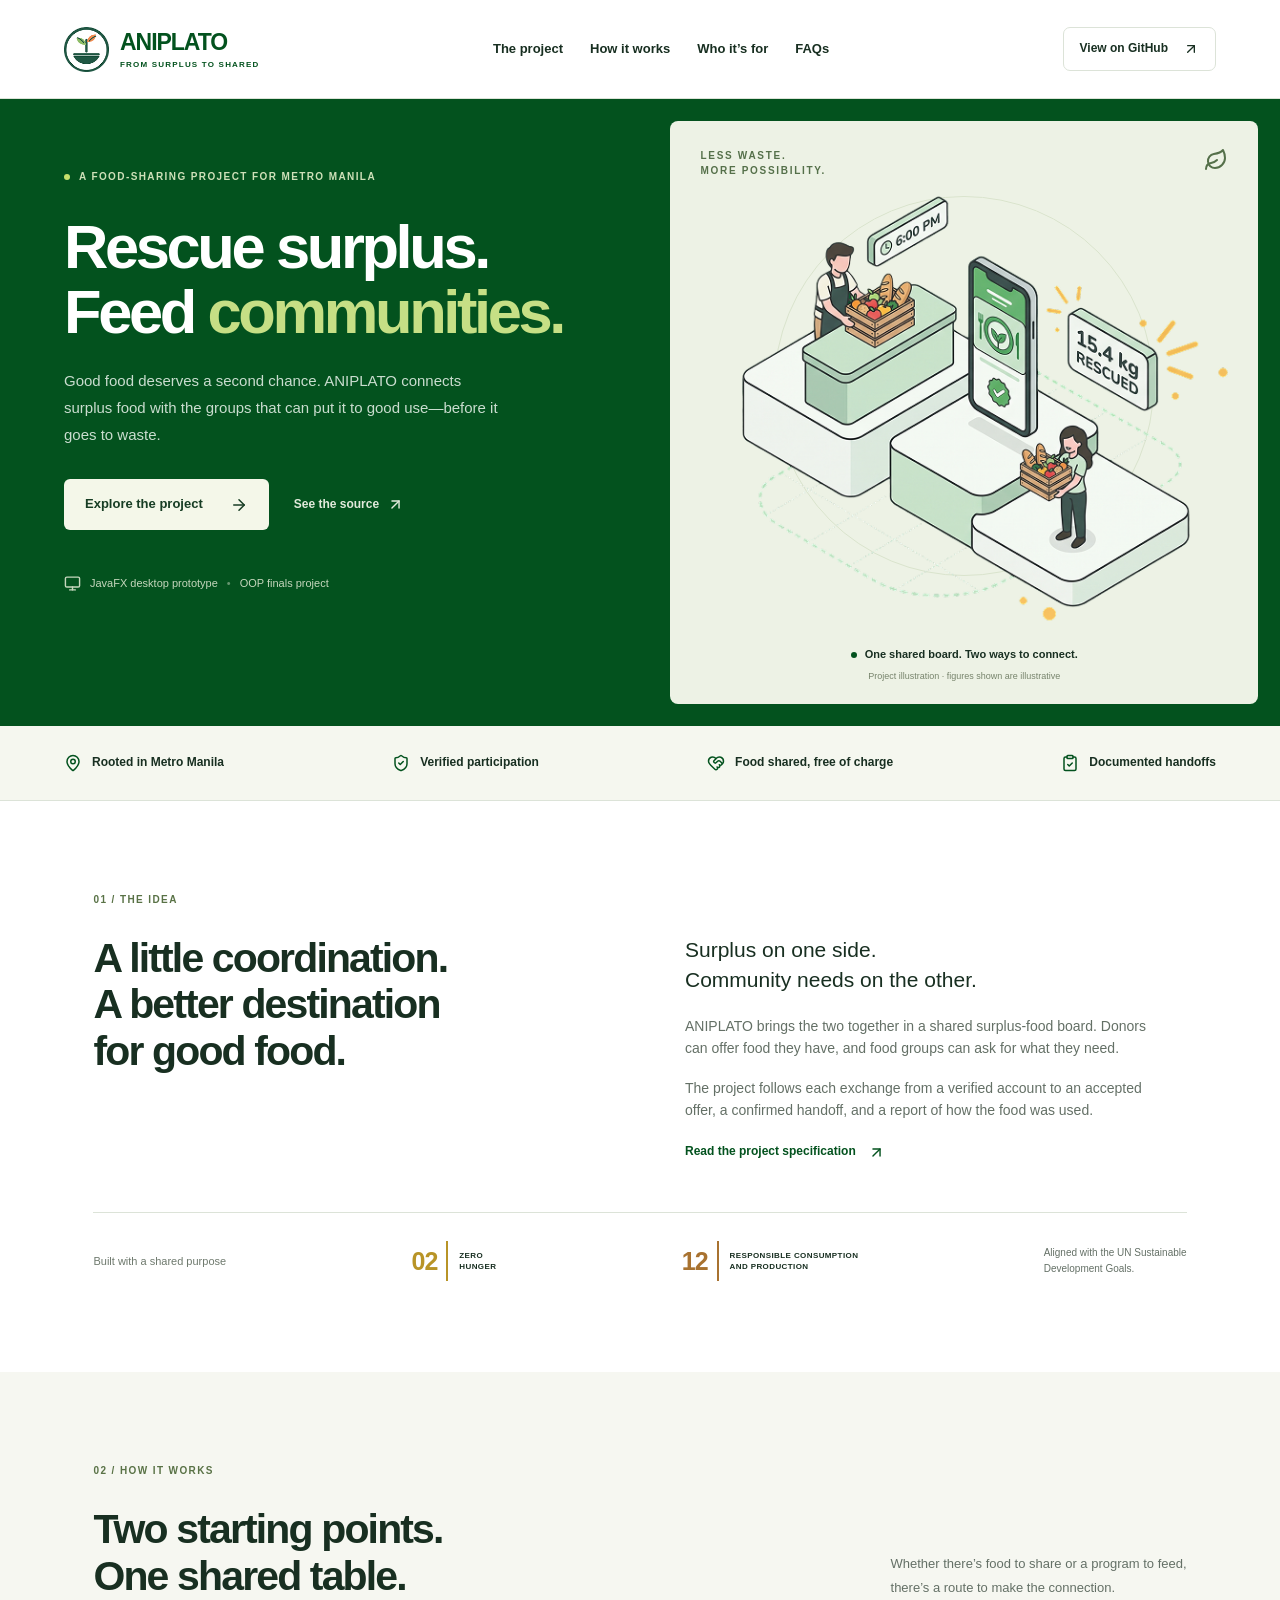
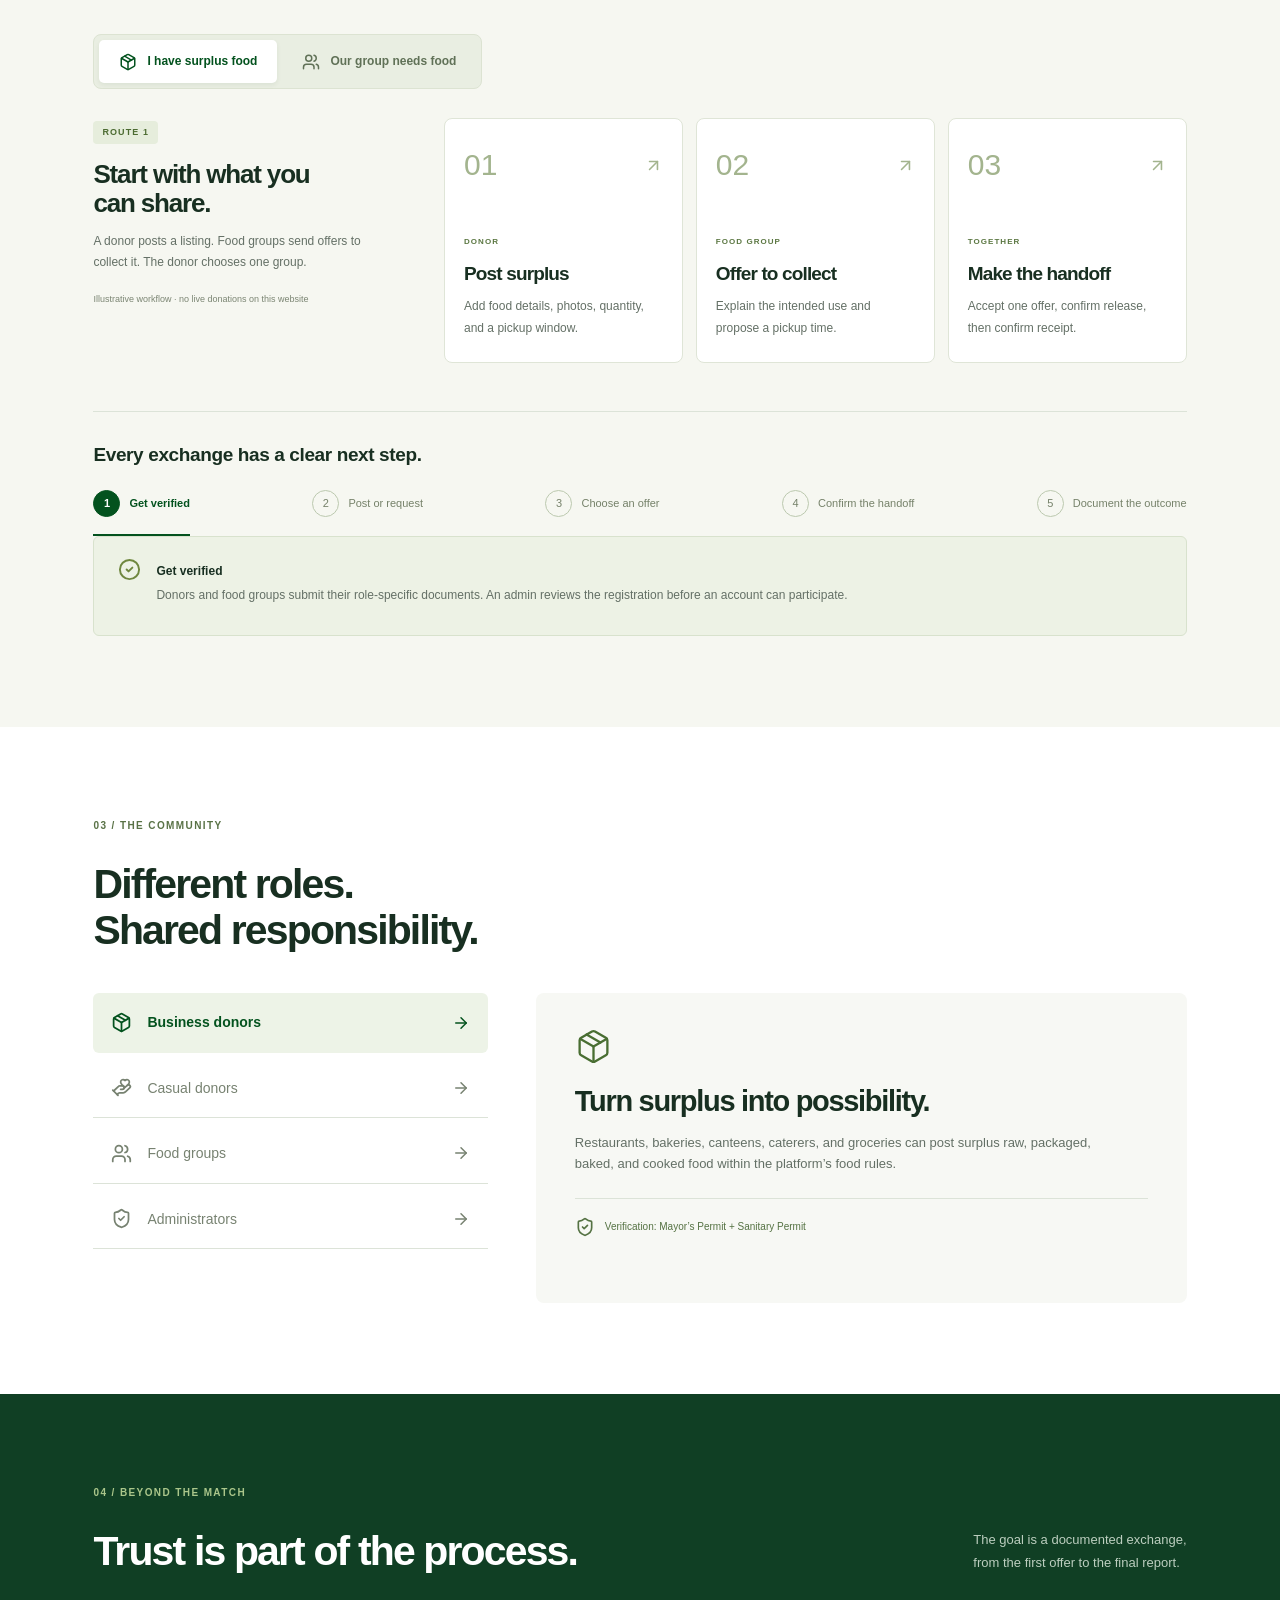
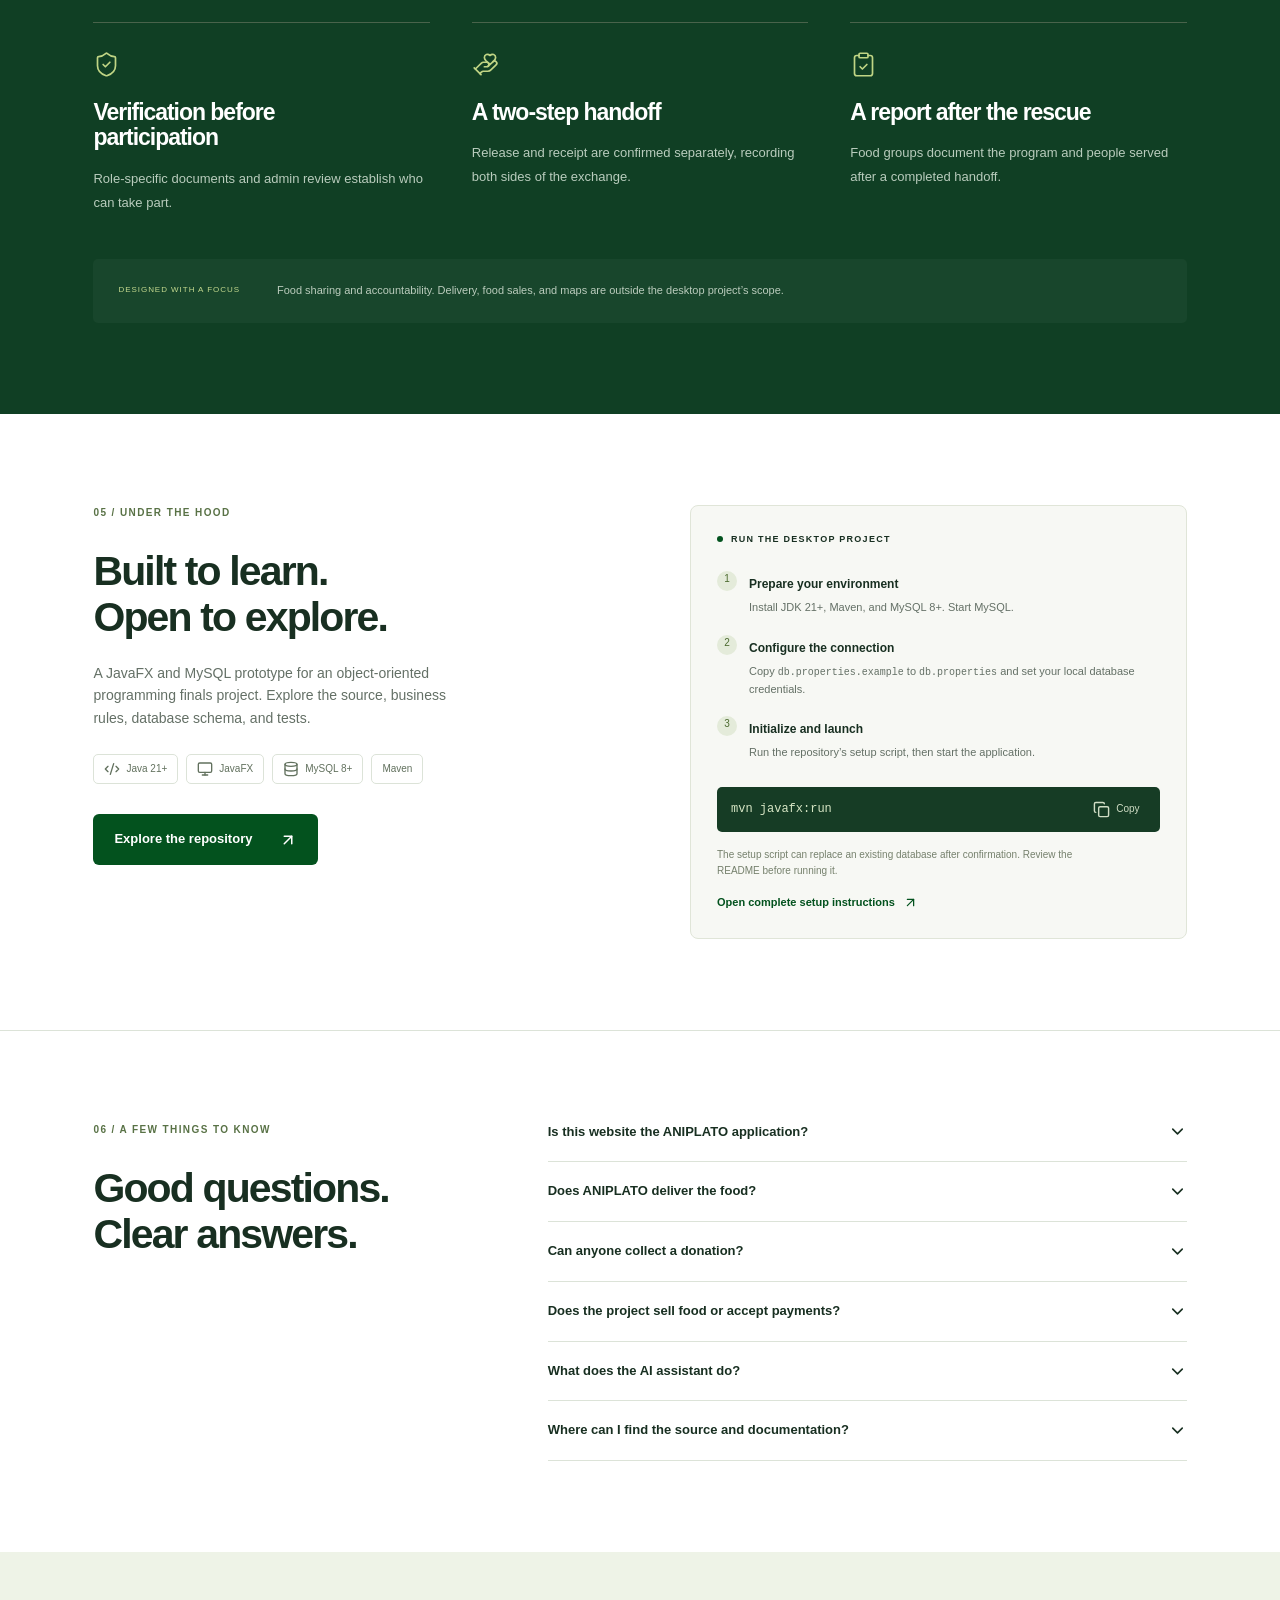
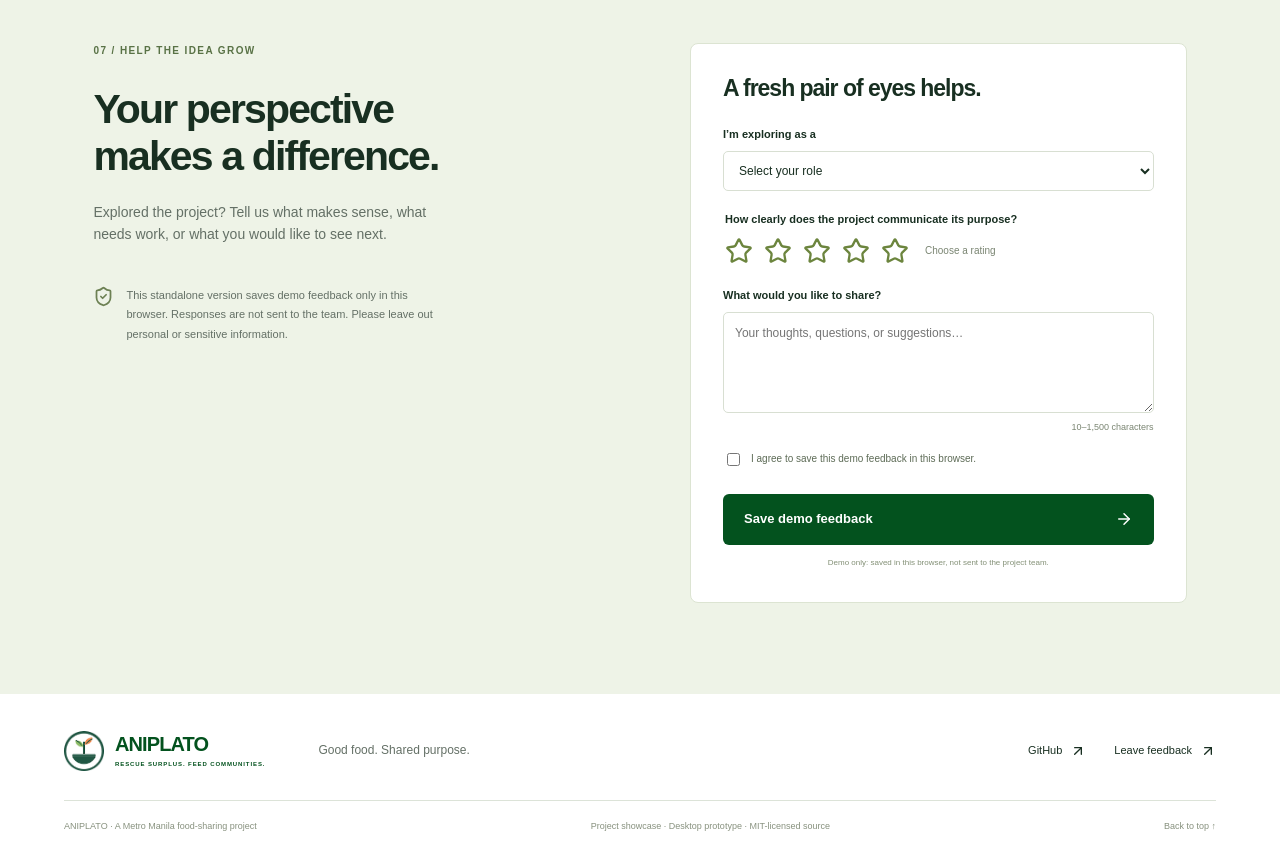
==== website/index.html @ 7a569267 "Add the public website folder (static page for Vercel) and ignore .mcp.json" ====
<!doctype html>
<html lang="en">
<head>
<meta charset="utf-8">
<meta name="viewport" content="width=device-width, initial-scale=1">
<meta name="description" content="ANIPLATO: a Metro Manila food-sharing project connecting surplus food donors with food groups.">
<title>ANIPLATO — Rescue Surplus. Feed Communities.</title>
<link rel="icon" href="assets/logo.png">
<link rel="stylesheet" href="styles.css">
<script src="script.js" defer></script>
</head>
<body><a class="skip" href="#main">Skip to content</a><header><a aria-label="ANIPLATO home" class="brand" href="#"><img alt="" src="assets/logo.png"/><span>ANIPLATO<small>FROM SURPLUS TO SHARED</small></span></a><nav aria-label="Main navigation" class=""><a href="#project">The project</a><a href="#how-it-works">How it works</a><a href="#community">Who it’s for</a><a href="#faqs">FAQs</a></nav><a class="nav-cta" href="https://github.com/Az-Zav/ANIPLATO" rel="noreferrer" target="_blank">View on GitHub <svg aria-hidden="true" class="lucide lucide-arrow-up-right" fill="none" height="16" stroke="currentColor" stroke-linecap="round" stroke-linejoin="round" stroke-width="2" viewbox="0 0 24 24" width="16" xmlns="http://www.w3.org/2000/svg"><path d="M7 7h10v10"></path><path d="M7 17 17 7"></path></svg></a><button aria-expanded="false" aria-label="Open menu" class="menu"><svg aria-hidden="true" class="lucide lucide-menu" fill="none" height="24" stroke="currentColor" stroke-linecap="round" stroke-linejoin="round" stroke-width="2" viewbox="0 0 24 24" width="24" xmlns="http://www.w3.org/2000/svg"><path d="M4 5h16"></path><path d="M4 12h16"></path><path d="M4 19h16"></path></svg></button></header><main id="main"><section class="hero"><div class="hero-copy"><div class="eyebrow"><span class="dot"></span>A FOOD-SHARING PROJECT FOR METRO MANILA</div><h1>Rescue surplus.<br/>Feed <span>communities.</span></h1><p>Good food deserves a second chance. ANIPLATO connects surplus food with the groups that can put it to good use—before it goes to waste.</p><div class="hero-actions"><a class="button light" href="#how-it-works">Explore the project <svg aria-hidden="true" class="lucide lucide-arrow-right" fill="none" height="18" stroke="currentColor" stroke-linecap="round" stroke-linejoin="round" stroke-width="2" viewbox="0 0 24 24" width="18" xmlns="http://www.w3.org/2000/svg"><path d="M5 12h14"></path><path d="m12 5 7 7-7 7"></path></svg></a><a class="text-link" href="https://github.com/Az-Zav/ANIPLATO" rel="noreferrer" target="_blank">See the source <svg aria-hidden="true" class="lucide lucide-arrow-up-right" fill="none" height="17" stroke="currentColor" stroke-linecap="round" stroke-linejoin="round" stroke-width="2" viewbox="0 0 24 24" width="17" xmlns="http://www.w3.org/2000/svg"><path d="M7 7h10v10"></path><path d="M7 17 17 7"></path></svg></a></div><div class="hero-note"><svg aria-hidden="true" class="lucide lucide-monitor" fill="none" height="17" stroke="currentColor" stroke-linecap="round" stroke-linejoin="round" stroke-width="2" viewbox="0 0 24 24" width="17" xmlns="http://www.w3.org/2000/svg"><rect height="14" rx="2" width="20" x="2" y="3"></rect><line x1="8" x2="16" y1="21" y2="21"></line><line x1="12" x2="12" y1="17" y2="21"></line></svg> JavaFX desktop prototype <span>•</span> OOP finals project</div></div><div class="hero-art"><div class="art-heading"><span>LESS WASTE.<br/>MORE POSSIBILITY.</span><svg aria-hidden="true" class="lucide lucide-leaf" fill="none" height="24" stroke="currentColor" stroke-linecap="round" stroke-linejoin="round" stroke-width="2" viewbox="0 0 24 24" width="24" xmlns="http://www.w3.org/2000/svg"><path d="M11 20A7 7 0 0 1 9.8 6.1C15.5 5 17 4.48 19 2c1 2 2 4.18 2 8 0 5.5-4.78 10-10 10Z"></path><path d="M2 21c0-3 1.85-5.36 5.08-6C9.5 14.52 12 13 13 12"></path></svg></div><img alt="ANIPLATO’s original illustration of a donor sharing a food crate with a community recipient" src="assets/hero.png"/><div class="art-caption"><span class="dot"></span> One shared board. Two ways to connect.</div><span class="illustration-note">Project illustration · figures shown are illustrative</span></div></section><div class="values-strip"><span><svg aria-hidden="true" class="lucide lucide-map-pin" fill="none" height="24" stroke="currentColor" stroke-linecap="round" stroke-linejoin="round" stroke-width="2" viewbox="0 0 24 24" width="24" xmlns="http://www.w3.org/2000/svg"><path d="M20 10c0 4.993-5.539 10.193-7.399 11.799a1 1 0 0 1-1.202 0C9.539 20.193 4 14.993 4 10a8 8 0 0 1 16 0"></path><circle cx="12" cy="10" r="3"></circle></svg>Rooted in Metro Manila</span><span><svg aria-hidden="true" class="lucide lucide-shield-check" fill="none" height="24" stroke="currentColor" stroke-linecap="round" stroke-linejoin="round" stroke-width="2" viewbox="0 0 24 24" width="24" xmlns="http://www.w3.org/2000/svg"><path d="M20 13c0 5-3.5 7.5-7.66 8.95a1 1 0 0 1-.67-.01C7.5 20.5 4 18 4 13V6a1 1 0 0 1 1-1c2 0 4.5-1.2 6.24-2.72a1.17 1.17 0 0 1 1.52 0C14.51 3.81 17 5 19 5a1 1 0 0 1 1 1z"></path><path d="m9 12 2 2 4-4"></path></svg>Verified participation</span><span><svg aria-hidden="true" class="lucide lucide-heart-handshake" fill="none" height="24" stroke="currentColor" stroke-linecap="round" stroke-linejoin="round" stroke-width="2" viewbox="0 0 24 24" width="24" xmlns="http://www.w3.org/2000/svg"><path d="M19.414 14.414C21 12.828 22 11.5 22 9.5a5.5 5.5 0 0 0-9.591-3.676.6.6 0 0 1-.818.001A5.5 5.5 0 0 0 2 9.5c0 2.3 1.5 4 3 5.5l5.535 5.362a2 2 0 0 0 2.879.052 2.12 2.12 0 0 0-.004-3 2.124 2.124 0 1 0 3-3 2.124 2.124 0 0 0 3.004 0 2 2 0 0 0 0-2.828l-1.881-1.882a2.41 2.41 0 0 0-3.409 0l-1.71 1.71a2 2 0 0 1-2.828 0 2 2 0 0 1 0-2.828l2.823-2.762"></path></svg>Food shared, free of charge</span><span><svg aria-hidden="true" class="lucide lucide-clipboard-check" fill="none" height="24" stroke="currentColor" stroke-linecap="round" stroke-linejoin="round" stroke-width="2" viewbox="0 0 24 24" width="24" xmlns="http://www.w3.org/2000/svg"><rect height="4" rx="1" ry="1" width="8" x="8" y="2"></rect><path d="M16 4h2a2 2 0 0 1 2 2v14a2 2 0 0 1-2 2H6a2 2 0 0 1-2-2V6a2 2 0 0 1 2-2h2"></path><path d="m9 14 2 2 4-4"></path></svg>Documented handoffs</span></div><section class="section project" id="project"><div class="section-kicker">01 / THE IDEA</div><div class="project-grid"><h2>A little coordination.<br/>A better destination<br/>for good food.</h2><div><p class="lead">Surplus on one side.<br/>Community needs on the other.</p><p>ANIPLATO brings the two together in a shared surplus-food board. Donors can offer food they have, and food groups can ask for what they need.</p><p>The project follows each exchange from a verified account to an accepted offer, a confirmed handoff, and a report of how the food was used.</p><a class="inline-link" href="https://github.com/Az-Zav/ANIPLATO/blob/main/docs/Project%20Spec.md" rel="noreferrer" target="_blank">Read the project specification <svg aria-hidden="true" class="lucide lucide-arrow-up-right" fill="none" height="17" stroke="currentColor" stroke-linecap="round" stroke-linejoin="round" stroke-width="2" viewbox="0 0 24 24" width="17" xmlns="http://www.w3.org/2000/svg"><path d="M7 7h10v10"></path><path d="M7 17 17 7"></path></svg></a></div></div><div class="sdg-row"><span class="sdg-title">Built with a shared purpose</span><div><b class="sdg-number gold">02</b><span>ZERO<br/>HUNGER</span></div><div><b class="sdg-number ochre">12</b><span>RESPONSIBLE CONSUMPTION<br/>AND PRODUCTION</span></div><p>Aligned with the UN Sustainable<br/>Development Goals.</p></div></section><section class="routes section" id="how-it-works"><div class="section-top"><div><div class="section-kicker">02 / HOW IT WORKS</div><h2>Two starting points.<br/>One shared table.</h2></div><p>Whether there’s food to share or a program to feed,<br class="desktop"/> there’s a route to make the connection.</p></div><div aria-label="Donation routes" class="route-tabs" role="tablist"><button aria-controls="route-panel" aria-selected="true" id="route-tab-0" role="tab"><svg aria-hidden="true" class="lucide lucide-package" fill="none" height="18" stroke="currentColor" stroke-linecap="round" stroke-linejoin="round" stroke-width="2" viewbox="0 0 24 24" width="18" xmlns="http://www.w3.org/2000/svg"><path d="M11 21.73a2 2 0 0 0 2 0l7-4A2 2 0 0 0 21 16V8a2 2 0 0 0-1-1.73l-7-4a2 2 0 0 0-2 0l-7 4A2 2 0 0 0 3 8v8a2 2 0 0 0 1 1.73z"></path><path d="M12 22V12"></path><polyline points="3.29 7 12 12 20.71 7"></polyline><path d="m7.5 4.27 9 5.15"></path></svg> I have surplus food</button><button aria-controls="route-panel" aria-selected="false" id="route-tab-1" role="tab"><svg aria-hidden="true" class="lucide lucide-users" fill="none" height="18" stroke="currentColor" stroke-linecap="round" stroke-linejoin="round" stroke-width="2" viewbox="0 0 24 24" width="18" xmlns="http://www.w3.org/2000/svg"><path d="M16 21v-2a4 4 0 0 0-4-4H6a4 4 0 0 0-4 4v2"></path><path d="M16 3.128a4 4 0 0 1 0 7.744"></path><path d="M22 21v-2a4 4 0 0 0-3-3.87"></path><circle cx="9" cy="7" r="4"></circle></svg> Our group needs food</button></div><div aria-labelledby="route-tab-0" class="route-panel" id="route-panel" role="tabpanel"><div class="route-intro"><span class="pill">ROUTE 1</span><h3>Start with what you can share.</h3><p>A donor posts a listing. Food groups send offers to collect it. The donor chooses one group.</p><small>Illustrative workflow · no live donations on this website</small></div><div class="route-cards"><article><div class="card-num">01<svg aria-hidden="true" class="lucide lucide-arrow-up-right" fill="none" height="19" stroke="currentColor" stroke-linecap="round" stroke-linejoin="round" stroke-width="2" viewbox="0 0 24 24" width="19" xmlns="http://www.w3.org/2000/svg"><path d="M7 7h10v10"></path><path d="M7 17 17 7"></path></svg></div><small>DONOR</small><h4>Post surplus</h4><p>Add food details, photos, quantity, and a pickup window.</p></article><article><div class="card-num">02<svg aria-hidden="true" class="lucide lucide-arrow-up-right" fill="none" height="19" stroke="currentColor" stroke-linecap="round" stroke-linejoin="round" stroke-width="2" viewbox="0 0 24 24" width="19" xmlns="http://www.w3.org/2000/svg"><path d="M7 7h10v10"></path><path d="M7 17 17 7"></path></svg></div><small>FOOD GROUP</small><h4>Offer to collect</h4><p>Explain the intended use and propose a pickup time.</p></article><article><div class="card-num">03<svg aria-hidden="true" class="lucide lucide-arrow-up-right" fill="none" height="19" stroke="currentColor" stroke-linecap="round" stroke-linejoin="round" stroke-width="2" viewbox="0 0 24 24" width="19" xmlns="http://www.w3.org/2000/svg"><path d="M7 7h10v10"></path><path d="M7 17 17 7"></path></svg></div><small>TOGETHER</small><h4>Make the handoff</h4><p>Accept one offer, confirm release, then confirm receipt.</p></article></div></div><div class="process"><h3>Every exchange has a clear next step.</h3><div aria-label="Explore the exchange stages" class="step-buttons"><button aria-pressed="true"><span>1</span>Get verified</button><button aria-pressed="false"><span>2</span>Post or request</button><button aria-pressed="false"><span>3</span>Choose an offer</button><button aria-pressed="false"><span>4</span>Confirm the handoff</button><button aria-pressed="false"><span>5</span>Document the outcome</button></div><div aria-live="polite" class="step-detail"><svg aria-hidden="true" class="lucide lucide-circle-check" fill="none" height="23" stroke="currentColor" stroke-linecap="round" stroke-linejoin="round" stroke-width="2" viewbox="0 0 24 24" width="23" xmlns="http://www.w3.org/2000/svg"><circle cx="12" cy="12" r="10"></circle><path d="m9 12 2 2 4-4"></path></svg><div><b>Get verified</b><p>Donors and food groups submit their role-specific documents. An admin reviews the registration before an account can participate.</p></div></div></div></section><section class="section community" id="community"><div class="section-kicker">03 / THE COMMUNITY</div><h2>Different roles.<br/>Shared responsibility.</h2><div class="role-layout"><div aria-label="Participant roles" class="role-tabs" role="tablist"><button aria-controls="role-panel" aria-selected="true" id="role-tab-0" role="tab"><svg aria-hidden="true" class="lucide lucide-package" fill="none" height="21" stroke="currentColor" stroke-linecap="round" stroke-linejoin="round" stroke-width="2" viewbox="0 0 24 24" width="21" xmlns="http://www.w3.org/2000/svg"><path d="M11 21.73a2 2 0 0 0 2 0l7-4A2 2 0 0 0 21 16V8a2 2 0 0 0-1-1.73l-7-4a2 2 0 0 0-2 0l-7 4A2 2 0 0 0 3 8v8a2 2 0 0 0 1 1.73z"></path><path d="M12 22V12"></path><polyline points="3.29 7 12 12 20.71 7"></polyline><path d="m7.5 4.27 9 5.15"></path></svg>Business donors<svg aria-hidden="true" class="lucide lucide-arrow-right" fill="none" height="18" stroke="currentColor" stroke-linecap="round" stroke-linejoin="round" stroke-width="2" viewbox="0 0 24 24" width="18" xmlns="http://www.w3.org/2000/svg"><path d="M5 12h14"></path><path d="m12 5 7 7-7 7"></path></svg></button><button aria-controls="role-panel" aria-selected="false" id="role-tab-1" role="tab"><svg aria-hidden="true" class="lucide lucide-hand-heart" fill="none" height="21" stroke="currentColor" stroke-linecap="round" stroke-linejoin="round" stroke-width="2" viewbox="0 0 24 24" width="21" xmlns="http://www.w3.org/2000/svg"><path d="M11 14h2a2 2 0 0 0 0-4h-3c-.6 0-1.1.2-1.4.6L3 16"></path><path d="m14.45 13.39 5.05-4.694C20.196 8 21 6.85 21 5.75a2.75 2.75 0 0 0-4.797-1.837.276.276 0 0 1-.406 0A2.75 2.75 0 0 0 11 5.75c0 1.2.802 2.248 1.5 2.946L16 11.95"></path><path d="m2 15 6 6"></path><path d="m7 20 1.6-1.4c.3-.4.8-.6 1.4-.6h4c1.1 0 2.1-.4 2.8-1.2l4.6-4.4a1 1 0 0 0-2.75-2.91"></path></svg>Casual donors<svg aria-hidden="true" class="lucide lucide-arrow-right" fill="none" height="18" stroke="currentColor" stroke-linecap="round" stroke-linejoin="round" stroke-width="2" viewbox="0 0 24 24" width="18" xmlns="http://www.w3.org/2000/svg"><path d="M5 12h14"></path><path d="m12 5 7 7-7 7"></path></svg></button><button aria-controls="role-panel" aria-selected="false" id="role-tab-2" role="tab"><svg aria-hidden="true" class="lucide lucide-users" fill="none" height="21" stroke="currentColor" stroke-linecap="round" stroke-linejoin="round" stroke-width="2" viewbox="0 0 24 24" width="21" xmlns="http://www.w3.org/2000/svg"><path d="M16 21v-2a4 4 0 0 0-4-4H6a4 4 0 0 0-4 4v2"></path><path d="M16 3.128a4 4 0 0 1 0 7.744"></path><path d="M22 21v-2a4 4 0 0 0-3-3.87"></path><circle cx="9" cy="7" r="4"></circle></svg>Food groups<svg aria-hidden="true" class="lucide lucide-arrow-right" fill="none" height="18" stroke="currentColor" stroke-linecap="round" stroke-linejoin="round" stroke-width="2" viewbox="0 0 24 24" width="18" xmlns="http://www.w3.org/2000/svg"><path d="M5 12h14"></path><path d="m12 5 7 7-7 7"></path></svg></button><button aria-controls="role-panel" aria-selected="false" id="role-tab-3" role="tab"><svg aria-hidden="true" class="lucide lucide-shield-check" fill="none" height="21" stroke="currentColor" stroke-linecap="round" stroke-linejoin="round" stroke-width="2" viewbox="0 0 24 24" width="21" xmlns="http://www.w3.org/2000/svg"><path d="M20 13c0 5-3.5 7.5-7.66 8.95a1 1 0 0 1-.67-.01C7.5 20.5 4 18 4 13V6a1 1 0 0 1 1-1c2 0 4.5-1.2 6.24-2.72a1.17 1.17 0 0 1 1.52 0C14.51 3.81 17 5 19 5a1 1 0 0 1 1 1z"></path><path d="m9 12 2 2 4-4"></path></svg>Administrators<svg aria-hidden="true" class="lucide lucide-arrow-right" fill="none" height="18" stroke="currentColor" stroke-linecap="round" stroke-linejoin="round" stroke-width="2" viewbox="0 0 24 24" width="18" xmlns="http://www.w3.org/2000/svg"><path d="M5 12h14"></path><path d="m12 5 7 7-7 7"></path></svg></button></div><div aria-labelledby="role-tab-0" class="role-panel" id="role-panel" role="tabpanel"><svg aria-hidden="true" class="lucide lucide-package" fill="none" height="37" stroke="currentColor" stroke-linecap="round" stroke-linejoin="round" stroke-width="1.5" viewbox="0 0 24 24" width="37" xmlns="http://www.w3.org/2000/svg"><path d="M11 21.73a2 2 0 0 0 2 0l7-4A2 2 0 0 0 21 16V8a2 2 0 0 0-1-1.73l-7-4a2 2 0 0 0-2 0l-7 4A2 2 0 0 0 3 8v8a2 2 0 0 0 1 1.73z"></path><path d="M12 22V12"></path><polyline points="3.29 7 12 12 20.71 7"></polyline><path d="m7.5 4.27 9 5.15"></path></svg><h3>Turn surplus into possibility.</h3><p>Restaurants, bakeries, canteens, caterers, and groceries can post surplus raw, packaged, baked, and cooked food within the platform’s food rules.</p><div class="verification"><svg aria-hidden="true" class="lucide lucide-shield-check" fill="none" height="20" stroke="currentColor" stroke-linecap="round" stroke-linejoin="round" stroke-width="2" viewbox="0 0 24 24" width="20" xmlns="http://www.w3.org/2000/svg"><path d="M20 13c0 5-3.5 7.5-7.66 8.95a1 1 0 0 1-.67-.01C7.5 20.5 4 18 4 13V6a1 1 0 0 1 1-1c2 0 4.5-1.2 6.24-2.72a1.17 1.17 0 0 1 1.52 0C14.51 3.81 17 5 19 5a1 1 0 0 1 1 1z"></path><path d="m9 12 2 2 4-4"></path></svg>Verification: Mayor’s Permit + Sanitary Permit</div></div></div></section><section class="trust section"><div class="section-top"><div><div class="section-kicker">04 / BEYOND THE MATCH</div><h2>Trust is part of the process.</h2></div><p>The goal is a documented exchange,<br/>from the first offer to the final report.</p></div><div class="trust-grid"><article><svg aria-hidden="true" class="lucide lucide-shield-check" fill="none" height="27" stroke="currentColor" stroke-linecap="round" stroke-linejoin="round" stroke-width="1.5" viewbox="0 0 24 24" width="27" xmlns="http://www.w3.org/2000/svg"><path d="M20 13c0 5-3.5 7.5-7.66 8.95a1 1 0 0 1-.67-.01C7.5 20.5 4 18 4 13V6a1 1 0 0 1 1-1c2 0 4.5-1.2 6.24-2.72a1.17 1.17 0 0 1 1.52 0C14.51 3.81 17 5 19 5a1 1 0 0 1 1 1z"></path><path d="m9 12 2 2 4-4"></path></svg><h3>Verification before participation</h3><p>Role-specific documents and admin review establish who can take part.</p></article><article><svg aria-hidden="true" class="lucide lucide-hand-heart" fill="none" height="27" stroke="currentColor" stroke-linecap="round" stroke-linejoin="round" stroke-width="1.5" viewbox="0 0 24 24" width="27" xmlns="http://www.w3.org/2000/svg"><path d="M11 14h2a2 2 0 0 0 0-4h-3c-.6 0-1.1.2-1.4.6L3 16"></path><path d="m14.45 13.39 5.05-4.694C20.196 8 21 6.85 21 5.75a2.75 2.75 0 0 0-4.797-1.837.276.276 0 0 1-.406 0A2.75 2.75 0 0 0 11 5.75c0 1.2.802 2.248 1.5 2.946L16 11.95"></path><path d="m2 15 6 6"></path><path d="m7 20 1.6-1.4c.3-.4.8-.6 1.4-.6h4c1.1 0 2.1-.4 2.8-1.2l4.6-4.4a1 1 0 0 0-2.75-2.91"></path></svg><h3>A two-step handoff</h3><p>Release and receipt are confirmed separately, recording both sides of the exchange.</p></article><article><svg aria-hidden="true" class="lucide lucide-clipboard-check" fill="none" height="27" stroke="currentColor" stroke-linecap="round" stroke-linejoin="round" stroke-width="1.5" viewbox="0 0 24 24" width="27" xmlns="http://www.w3.org/2000/svg"><rect height="4" rx="1" ry="1" width="8" x="8" y="2"></rect><path d="M16 4h2a2 2 0 0 1 2 2v14a2 2 0 0 1-2 2H6a2 2 0 0 1-2-2V6a2 2 0 0 1 2-2h2"></path><path d="m9 14 2 2 4-4"></path></svg><h3>A report after the rescue</h3><p>Food groups document the program and people served after a completed handoff.</p></article></div><div class="scope"><span>DESIGNED WITH A FOCUS</span><p>Food sharing and accountability. Delivery, food sales, and maps are outside the desktop project’s scope.</p></div></section><section class="section build" id="source"><div><div class="section-kicker">05 / UNDER THE HOOD</div><h2>Built to learn.<br/>Open to explore.</h2><p>A JavaFX and MySQL prototype for an object-oriented programming finals project. Explore the source, business rules, database schema, and tests.</p><div class="tech-chips"><span><svg aria-hidden="true" class="lucide lucide-code-xml" fill="none" height="16" stroke="currentColor" stroke-linecap="round" stroke-linejoin="round" stroke-width="2" viewbox="0 0 24 24" width="16" xmlns="http://www.w3.org/2000/svg"><path d="m18 16 4-4-4-4"></path><path d="m6 8-4 4 4 4"></path><path d="m14.5 4-5 16"></path></svg>Java 21+</span><span><svg aria-hidden="true" class="lucide lucide-monitor" fill="none" height="16" stroke="currentColor" stroke-linecap="round" stroke-linejoin="round" stroke-width="2" viewbox="0 0 24 24" width="16" xmlns="http://www.w3.org/2000/svg"><rect height="14" rx="2" width="20" x="2" y="3"></rect><line x1="8" x2="16" y1="21" y2="21"></line><line x1="12" x2="12" y1="17" y2="21"></line></svg>JavaFX</span><span><svg aria-hidden="true" class="lucide lucide-database" fill="none" height="16" stroke="currentColor" stroke-linecap="round" stroke-linejoin="round" stroke-width="2" viewbox="0 0 24 24" width="16" xmlns="http://www.w3.org/2000/svg"><ellipse cx="12" cy="5" rx="9" ry="3"></ellipse><path d="M3 5V19A9 3 0 0 0 21 19V5"></path><path d="M3 12A9 3 0 0 0 21 12"></path></svg>MySQL 8+</span><span>Maven</span></div><a class="button green" href="https://github.com/Az-Zav/ANIPLATO" rel="noreferrer" target="_blank">Explore the repository <svg aria-hidden="true" class="lucide lucide-arrow-up-right" fill="none" height="18" stroke="currentColor" stroke-linecap="round" stroke-linejoin="round" stroke-width="2" viewbox="0 0 24 24" width="18" xmlns="http://www.w3.org/2000/svg"><path d="M7 7h10v10"></path><path d="M7 17 17 7"></path></svg></a></div><div class="setup"><div class="setup-head"><span class="dot"></span> RUN THE DESKTOP PROJECT</div><ol><li><b>Prepare your environment</b><p>Install JDK 21+, Maven, and MySQL 8+. Start MySQL.</p></li><li><b>Configure the connection</b><p>Copy <code>db.properties.example</code> to <code>db.properties</code> and set your local database credentials.</p></li><li><b>Initialize and launch</b><p>Run the repository’s setup script, then start the application.</p></li></ol><div class="command"><code>mvn javafx:run</code><button aria-label="Copy launch command"><svg aria-hidden="true" class="lucide lucide-copy" fill="none" height="17" stroke="currentColor" stroke-linecap="round" stroke-linejoin="round" stroke-width="2" viewbox="0 0 24 24" width="17" xmlns="http://www.w3.org/2000/svg"><rect height="14" rx="2" ry="2" width="14" x="8" y="8"></rect><path d="M4 16c-1.1 0-2-.9-2-2V4c0-1.1.9-2 2-2h10c1.1 0 2 .9 2 2"></path></svg><span>Copy</span></button></div><p class="setup-note">The setup script can replace an existing database after confirmation. Review the README before running it.</p><a href="https://github.com/Az-Zav/ANIPLATO#setup" rel="noreferrer" target="_blank">Open complete setup instructions <svg aria-hidden="true" class="lucide lucide-arrow-up-right" fill="none" height="15" stroke="currentColor" stroke-linecap="round" stroke-linejoin="round" stroke-width="2" viewbox="0 0 24 24" width="15" xmlns="http://www.w3.org/2000/svg"><path d="M7 7h10v10"></path><path d="M7 17 17 7"></path></svg></a></div></section><section class="section faq" id="faqs"><div><div class="section-kicker">06 / A FEW THINGS TO KNOW</div><h2>Good questions.<br/>Clear answers.</h2></div><div class="faq-list"><details><summary>Is this website the ANIPLATO application?<svg aria-hidden="true" class="lucide lucide-chevron-down" fill="none" height="19" stroke="currentColor" stroke-linecap="round" stroke-linejoin="round" stroke-width="2" viewbox="0 0 24 24" width="19" xmlns="http://www.w3.org/2000/svg"><path d="m6 9 6 6 6-6"></path></svg></summary><p>This is a project showcase. ANIPLATO is a JavaFX desktop prototype backed by MySQL. This standalone webpage uses plain HTML, CSS, and JavaScript. Demo feedback stays in this browser only.</p></details><details><summary>Does ANIPLATO deliver the food?<svg aria-hidden="true" class="lucide lucide-chevron-down" fill="none" height="19" stroke="currentColor" stroke-linecap="round" stroke-linejoin="round" stroke-width="2" viewbox="0 0 24 24" width="19" xmlns="http://www.w3.org/2000/svg"><path d="m6 9 6 6 6-6"></path></svg></summary><p>No. Donors and food groups arrange the physical pickup and transport. ANIPLATO records the commitment and the two-step release and receipt confirmations.</p></details><details><summary>Can anyone collect a donation?<svg aria-hidden="true" class="lucide lucide-chevron-down" fill="none" height="19" stroke="currentColor" stroke-linecap="round" stroke-linejoin="round" stroke-width="2" viewbox="0 0 24 24" width="19" xmlns="http://www.w3.org/2000/svg"><path d="m6 9 6 6 6-6"></path></svg></summary><p>The app is designed for verified food groups with a standing feeding activity. It is not an individual food-ordering service. Donor categories also depend on their verified role.</p></details><details><summary>Does the project sell food or accept payments?<svg aria-hidden="true" class="lucide lucide-chevron-down" fill="none" height="19" stroke="currentColor" stroke-linecap="round" stroke-linejoin="round" stroke-width="2" viewbox="0 0 24 24" width="19" xmlns="http://www.w3.org/2000/svg"><path d="m6 9 6 6 6-6"></path></svg></summary><p>No. Food is donated for free distribution. Selling food and payment processing are outside the project’s scope.</p></details><details><summary>What does the AI assistant do?<svg aria-hidden="true" class="lucide lucide-chevron-down" fill="none" height="19" stroke="currentColor" stroke-linecap="round" stroke-linejoin="round" stroke-width="2" viewbox="0 0 24 24" width="19" xmlns="http://www.w3.org/2000/svg"><path d="m6 9 6 6 6-6"></path></svg></summary><p>The repository includes an optional read-only Gemini assistant for general app questions and screen-specific prompts. It does not receive account data or perform actions. A Gemini API key is optional for local setup.</p></details><details><summary>Where can I find the source and documentation?<svg aria-hidden="true" class="lucide lucide-chevron-down" fill="none" height="19" stroke="currentColor" stroke-linecap="round" stroke-linejoin="round" stroke-width="2" viewbox="0 0 24 24" width="19" xmlns="http://www.w3.org/2000/svg"><path d="m6 9 6 6 6-6"></path></svg></summary><p>The public GitHub repository contains the Java source, SQL schema, tests, project specification, architecture, and setup instructions. Use the “View on GitHub” links on this page.</p></details></div></section><section class="feedback section" id="feedback"><div><div class="section-kicker">07 / HELP THE IDEA GROW</div><h2>Your perspective<br/>makes a difference.</h2><p>Explored the project? Tell us what makes sense, what needs work, or what you would like to see next.</p><div class="feedback-note"><svg aria-hidden="true" class="lucide lucide-shield-check" fill="none" height="21" stroke="currentColor" stroke-linecap="round" stroke-linejoin="round" stroke-width="2" viewbox="0 0 24 24" width="21" xmlns="http://www.w3.org/2000/svg"><path d="M20 13c0 5-3.5 7.5-7.66 8.95a1 1 0 0 1-.67-.01C7.5 20.5 4 18 4 13V6a1 1 0 0 1 1-1c2 0 4.5-1.2 6.24-2.72a1.17 1.17 0 0 1 1.52 0C14.51 3.81 17 5 19 5a1 1 0 0 1 1 1z"></path><path d="m9 12 2 2 4-4"></path></svg><p>This standalone version saves demo feedback only in this browser. Responses are not sent to the team. Please leave out personal or sensitive information.</p></div></div><div class="feedback-card"><form><h3>A fresh pair of eyes helps.</h3><label for="audience">I’m exploring as a</label><select id="audience" name="audience" required=""><option disabled="" selected="" value="">Select your role</option><option>Student / evaluator</option><option>Potential donor</option><option>Food group</option><option>Other visitor</option></select><fieldset><legend>How clearly does the project communicate its purpose?</legend><div aria-label="Project clarity rating" class="stars" role="group"><button aria-label="1 out of 5 stars" aria-pressed="false" type="button"><svg aria-hidden="true" class="lucide lucide-star" fill="none" height="28" stroke="currentColor" stroke-linecap="round" stroke-linejoin="round" stroke-width="2" viewbox="0 0 24 24" width="28" xmlns="http://www.w3.org/2000/svg"><path d="M11.525 2.295a.53.53 0 0 1 .95 0l2.31 4.679a2.123 2.123 0 0 0 1.595 1.16l5.166.756a.53.53 0 0 1 .294.904l-3.736 3.638a2.123 2.123 0 0 0-.611 1.878l.882 5.14a.53.53 0 0 1-.771.56l-4.618-2.428a2.122 2.122 0 0 0-1.973 0L6.396 21.01a.53.53 0 0 1-.77-.56l.881-5.139a2.122 2.122 0 0 0-.611-1.879L2.16 9.795a.53.53 0 0 1 .294-.906l5.165-.755a2.122 2.122 0 0 0 1.597-1.16z"></path></svg></button><button aria-label="2 out of 5 stars" aria-pressed="false" type="button"><svg aria-hidden="true" class="lucide lucide-star" fill="none" height="28" stroke="currentColor" stroke-linecap="round" stroke-linejoin="round" stroke-width="2" viewbox="0 0 24 24" width="28" xmlns="http://www.w3.org/2000/svg"><path d="M11.525 2.295a.53.53 0 0 1 .95 0l2.31 4.679a2.123 2.123 0 0 0 1.595 1.16l5.166.756a.53.53 0 0 1 .294.904l-3.736 3.638a2.123 2.123 0 0 0-.611 1.878l.882 5.14a.53.53 0 0 1-.771.56l-4.618-2.428a2.122 2.122 0 0 0-1.973 0L6.396 21.01a.53.53 0 0 1-.77-.56l.881-5.139a2.122 2.122 0 0 0-.611-1.879L2.16 9.795a.53.53 0 0 1 .294-.906l5.165-.755a2.122 2.122 0 0 0 1.597-1.16z"></path></svg></button><button aria-label="3 out of 5 stars" aria-pressed="false" type="button"><svg aria-hidden="true" class="lucide lucide-star" fill="none" height="28" stroke="currentColor" stroke-linecap="round" stroke-linejoin="round" stroke-width="2" viewbox="0 0 24 24" width="28" xmlns="http://www.w3.org/2000/svg"><path d="M11.525 2.295a.53.53 0 0 1 .95 0l2.31 4.679a2.123 2.123 0 0 0 1.595 1.16l5.166.756a.53.53 0 0 1 .294.904l-3.736 3.638a2.123 2.123 0 0 0-.611 1.878l.882 5.14a.53.53 0 0 1-.771.56l-4.618-2.428a2.122 2.122 0 0 0-1.973 0L6.396 21.01a.53.53 0 0 1-.77-.56l.881-5.139a2.122 2.122 0 0 0-.611-1.879L2.16 9.795a.53.53 0 0 1 .294-.906l5.165-.755a2.122 2.122 0 0 0 1.597-1.16z"></path></svg></button><button aria-label="4 out of 5 stars" aria-pressed="false" type="button"><svg aria-hidden="true" class="lucide lucide-star" fill="none" height="28" stroke="currentColor" stroke-linecap="round" stroke-linejoin="round" stroke-width="2" viewbox="0 0 24 24" width="28" xmlns="http://www.w3.org/2000/svg"><path d="M11.525 2.295a.53.53 0 0 1 .95 0l2.31 4.679a2.123 2.123 0 0 0 1.595 1.16l5.166.756a.53.53 0 0 1 .294.904l-3.736 3.638a2.123 2.123 0 0 0-.611 1.878l.882 5.14a.53.53 0 0 1-.771.56l-4.618-2.428a2.122 2.122 0 0 0-1.973 0L6.396 21.01a.53.53 0 0 1-.77-.56l.881-5.139a2.122 2.122 0 0 0-.611-1.879L2.16 9.795a.53.53 0 0 1 .294-.906l5.165-.755a2.122 2.122 0 0 0 1.597-1.16z"></path></svg></button><button aria-label="5 out of 5 stars" aria-pressed="false" type="button"><svg aria-hidden="true" class="lucide lucide-star" fill="none" height="28" stroke="currentColor" stroke-linecap="round" stroke-linejoin="round" stroke-width="2" viewbox="0 0 24 24" width="28" xmlns="http://www.w3.org/2000/svg"><path d="M11.525 2.295a.53.53 0 0 1 .95 0l2.31 4.679a2.123 2.123 0 0 0 1.595 1.16l5.166.756a.53.53 0 0 1 .294.904l-3.736 3.638a2.123 2.123 0 0 0-.611 1.878l.882 5.14a.53.53 0 0 1-.771.56l-4.618-2.428a2.122 2.122 0 0 0-1.973 0L6.396 21.01a.53.53 0 0 1-.77-.56l.881-5.139a2.122 2.122 0 0 0-.611-1.879L2.16 9.795a.53.53 0 0 1 .294-.906l5.165-.755a2.122 2.122 0 0 0 1.597-1.16z"></path></svg></button><span>Choose a rating</span></div></fieldset><label for="comment">What would you like to share?</label><textarea id="comment" maxlength="1500" minlength="10" name="comment" placeholder="Your thoughts, questions, or suggestions…" required="" rows="4"></textarea><div class="field-hint">10–1,500 characters</div><div aria-hidden="true" class="honey"><input autocomplete="off" name="website" tabindex="-1"/></div><label class="consent"><input name="consent" required="" type="checkbox"/>I agree to save this demo feedback in this browser.</label><p class="error" hidden="" role="alert"></p><button class="button green submit" type="submit">Save demo feedback<svg aria-hidden="true" class="lucide lucide-arrow-right" fill="none" height="18" stroke="currentColor" stroke-linecap="round" stroke-linejoin="round" stroke-width="2" viewbox="0 0 24 24" width="18" xmlns="http://www.w3.org/2000/svg"><path d="M5 12h14"></path><path d="m12 5 7 7-7 7"></path></svg></button><small>Demo only: saved in this browser, not sent to the project team.</small></form></div></section></main><footer><div class="footer-main"><a class="brand" href="#"><img alt="" src="assets/logo.png"/><span>ANIPLATO<small>RESCUE SURPLUS. FEED COMMUNITIES.</small></span></a><p>Good food. Shared purpose.</p><a href="https://github.com/Az-Zav/ANIPLATO" rel="noreferrer" target="_blank">GitHub <svg aria-hidden="true" class="lucide lucide-arrow-up-right" fill="none" height="16" stroke="currentColor" stroke-linecap="round" stroke-linejoin="round" stroke-width="2" viewbox="0 0 24 24" width="16" xmlns="http://www.w3.org/2000/svg"><path d="M7 7h10v10"></path><path d="M7 17 17 7"></path></svg></a><a href="#feedback">Leave feedback <svg aria-hidden="true" class="lucide lucide-arrow-up-right" fill="none" height="16" stroke="currentColor" stroke-linecap="round" stroke-linejoin="round" stroke-width="2" viewbox="0 0 24 24" width="16" xmlns="http://www.w3.org/2000/svg"><path d="M7 7h10v10"></path><path d="M7 17 17 7"></path></svg></a></div><div class="footer-bottom"><span>ANIPLATO · A Metro Manila food-sharing project</span><span>Project showcase · Desktop prototype · MIT-licensed source</span><a href="#">Back to top ↑</a></div></footer></body>
</html>
---- website/styles.css ----
/* Standalone styles: no framework or external downloads needed. */
*,*::before,*::after { box-sizing:border-box; }
button,input,select,textarea { font:inherit; }
button { appearance:auto; }
svg { display:inline-block; vertical-align:middle; flex-shrink:0; }
img { display:block; max-width:100%; }
fieldset { min-width:0; }
[hidden] { display:none!important; }

:root{--green:#03521e;--deep:#073b1b;--ink:#182f21;--muted:#647066;--cream:#f6f7f1;--line:#dce3d8;--lime:#c6df6b}*{box-sizing:border-box}html{scroll-behavior:smooth;scroll-padding-top:100px}body{margin:0;font-family:'Segoe UI',Arial,sans-serif;color:var(--ink);background:#fff;font-size:15px;line-height:1.6}button,input,textarea,select{font:inherit}button,a,input,select,textarea{-webkit-tap-highlight-color:transparent}button,a{transition:background .18s,color .18s,transform .18s}button{cursor:pointer}a{color:inherit;text-decoration:none}button:focus-visible,a:focus-visible,input:focus-visible,textarea:focus-visible,select:focus-visible,summary:focus-visible{outline:3px solid #94b348;outline-offset:4px}button:disabled{cursor:wait;opacity:.7}h1,h2,h3,h4,p{margin:0}h1,h2,h3,h4{line-height:1.12;letter-spacing:-.045em}p{color:var(--muted)}header{height:99px;padding:0 max(5vw,24px);display:flex;align-items:center;justify-content:space-between;gap:24px;background:white;border-bottom:1px solid var(--line);position:sticky;top:0;z-index:30}.brand{display:flex;align-items:center;gap:11px;flex-shrink:0}.brand img{height:45px;width:45px}.brand span{font-weight:800;font-size:23px;letter-spacing:-.045em;color:var(--green);line-height:1.15}.brand small{display:block;font-size:8px;letter-spacing:.15em;font-weight:600;margin-top:5px}nav{display:flex;gap:27px;font-size:13px;font-weight:550}nav a:hover,.inline-link:hover{color:#3c7935}.nav-cta{border:1px solid var(--line);border-radius:7px;padding:11px 16px;display:flex;align-items:center;gap:15px;font-size:12px;font-weight:650}.nav-cta:hover{background:var(--cream)}.menu{display:none}.hero{display:grid;grid-template-columns:1.1fr 1fr;min-height:627px;background:var(--green)}.hero-copy{padding:70px 28px 54px max(5vw,24px);color:white}.eyebrow,.section-kicker{font-size:10px;font-weight:700;letter-spacing:.14em;display:flex;align-items:center;gap:9px}.eyebrow{color:#cee0b8}.dot{height:6px;width:6px;background:var(--lime);border-radius:50%;display:inline-block;flex-shrink:0}h1{font-size:clamp(44px,4.8vw,74px);font-weight:650;line-height:1.06;margin:29px 0 23px;letter-spacing:-.055em}h1 span{color:#c6df85}.hero-copy>p{max-width:440px;color:#caddcf;font-size:15px;line-height:1.8}.hero-actions{display:flex;gap:25px;align-items:center;margin-top:31px}.button{display:inline-flex;justify-content:center;align-items:center;gap:27px;border-radius:6px;padding:14px 20px;font-size:13px;font-weight:650;border:1px solid transparent}.light{background:#f4f7e9;color:#173d24}.light:hover{background:#dcebb5;transform:translateY(-2px)}.green{background:var(--green);color:white}.green:hover{background:#073d1d}.text-link{display:flex;align-items:center;gap:8px;font-size:12px;font-weight:600;color:#e2eadc}.hero-note{margin-top:45px;display:flex;gap:9px;align-items:center;color:#c6d7bd;font-size:11px}.hero-note>span{opacity:.5}.hero-art{background:#edf2e5;position:relative;overflow:hidden;margin:22px 22px 22px 0;border-radius:8px;display:flex;align-items:center;justify-content:center}.hero-art:before{content:'';position:absolute;width:380px;height:380px;border:1px solid #dae4cd;border-radius:50%;top:75px;left:calc(50% - 190px)}.hero-art>img{position:relative;width:100%;max-width:560px;object-fit:contain;transform:translateY(15px)}.art-heading{position:absolute;top:27px;left:30px;right:30px;display:flex;justify-content:space-between;color:#55704a}.art-heading span{font-size:10px;letter-spacing:.17em;font-weight:650;line-height:1.5}.art-caption{position:absolute;bottom:40px;display:flex;align-items:center;gap:8px;font-size:11px;font-weight:600}.art-caption .dot{background:var(--green)}.illustration-note{font-size:9px;color:#77846c;position:absolute;bottom:21px}.values-strip{display:flex;justify-content:space-between;gap:20px;padding:25px max(5vw,24px);background:#f5f7ef;border-bottom:1px solid var(--line)}.values-strip span{display:flex;align-items:center;gap:10px;font-size:12px;font-weight:550}.values-strip svg{width:18px;color:var(--green)}.section{padding:91px max(7.3vw,24px)}.section-kicker{color:#597246;margin-bottom:27px}h2{font-size:clamp(34px,3.2vw,49px);font-weight:600;line-height:1.13}h3{font-size:25px;font-weight:600}h4{font-size:19px;font-weight:650}.project-grid{display:grid;grid-template-columns:1fr 1fr;gap:90px}.project-grid>div{max-width:465px}.project-grid .lead{font-size:21px;color:var(--ink);font-weight:500;line-height:1.45;margin-bottom:19px}.project-grid p{font-size:14px;margin-bottom:17px}.inline-link{font-size:12px;display:inline-flex;align-items:center;gap:12px;font-weight:650;color:var(--green);background:none;border:0;padding:0}.sdg-row{border-top:1px solid var(--line);margin-top:50px;padding-top:28px;display:flex;align-items:center;justify-content:space-between;gap:25px}.sdg-title{font-size:11px;color:#6e796d}.sdg-row>div{display:flex;align-items:center;gap:11px}.sdg-number{font-size:25px;letter-spacing:-.04em;padding-right:9px;border-right:2px solid}.gold{color:#b89427}.ochre{color:#a87230}.sdg-row>div>span{font-size:8px;line-height:1.4;letter-spacing:.05em;font-weight:750}.sdg-row p{font-size:10px}.routes{background:var(--cream)}.section-top{display:flex;align-items:flex-end;justify-content:space-between;gap:30px;margin-bottom:35px}.section-top p{font-size:13px;line-height:1.8}.route-tabs{display:inline-flex;gap:5px;padding:5px;border:1px solid #dce3d2;background:#e9eee2;border-radius:8px;margin-bottom:29px}.route-tabs button{display:flex;align-items:center;gap:10px;border:0;border-radius:5px;padding:12px 20px;color:#607157;background:transparent;font-size:12px;font-weight:650}.route-tabs button[aria-selected=true]{background:white;color:var(--green);box-shadow:0 2px 5px #102e1010}.route-panel{display:grid;grid-template-columns:.85fr 2fr;gap:35px}.pill{display:inline-block;color:#4c6b31;background:#e6eddc;font-size:9px;letter-spacing:.12em;padding:4px 9px;border-radius:4px;font-weight:750}.route-intro h3{margin:16px 0 13px;font-size:26px;max-width:260px}.route-intro p{font-size:12px;max-width:280px;line-height:1.8}.route-intro>small{display:block;color:#7b8573;font-size:9px;margin-top:18px}.route-cards{display:grid;grid-template-columns:repeat(3,1fr);gap:13px}.route-cards article{background:white;border:1px solid #dfe5d7;border-radius:8px;padding:22px 19px}.card-num{display:flex;justify-content:space-between;align-items:center;color:#a3b48e;font-size:30px;font-weight:350;margin-bottom:38px}.route-cards small{font-size:8px;letter-spacing:.13em;color:#5b7742;font-weight:700}.route-cards h4{margin:12px 0 12px}.route-cards p{font-size:12px;line-height:1.8}.process{border-top:1px solid var(--line);margin-top:48px;padding-top:32px}.process h3{font-size:19px;letter-spacing:-.02em;margin-bottom:25px}.step-buttons{display:flex;justify-content:space-between;gap:10px}.step-buttons button{display:flex;align-items:center;gap:9px;background:none;border:0;font-size:11px;color:#758169;padding:0 0 17px;text-align:left;border-bottom:2px solid transparent}.step-buttons button>span{height:27px;width:27px;border:1px solid #bcc9af;border-radius:50%;display:flex;align-items:center;justify-content:center;flex-shrink:0}.step-buttons button[aria-pressed=true]{color:var(--green);font-weight:650;border-color:var(--green)}.step-buttons button[aria-pressed=true]>span{background:var(--green);color:white;border-color:var(--green)}.step-detail{display:flex;align-items:flex-start;gap:15px;border:1px solid #d8e2cd;background:#edf2e5;padding:21px 24px;border-radius:6px;min-height:100px}.step-detail>svg{color:#6f873f;flex-shrink:0}.step-detail b{font-size:12px}.step-detail p{font-size:12px;margin-top:4px}.community h2{margin-bottom:40px}.role-layout{display:grid;grid-template-columns:1fr 1.65fr;gap:48px}.role-tabs{display:flex;flex-direction:column;gap:6px}.role-tabs button{display:flex;align-items:center;gap:15px;background:white;border:0;border-bottom:1px solid var(--line);padding:18px;text-align:left;color:#778271;font-size:14px}.role-tabs button svg:last-child{margin-left:auto}.role-tabs button[aria-selected=true]{background:#edf3e7;border-color:transparent;border-radius:6px;color:var(--green);font-weight:650}.role-panel{background:#f7f8f4;padding:35px 39px;border-radius:8px;min-height:310px}.role-panel>svg{color:#496e32}.role-panel h3{margin:20px 0 15px;font-size:29px}.role-panel p{font-size:13px;max-width:530px}.verification{display:flex;align-items:center;gap:10px;font-size:10px;color:#557243;margin-top:24px;padding-top:18px;border-top:1px solid var(--line)}.verification svg{flex-shrink:0}.trust{background:#103f24;color:white}.trust .section-kicker{color:#abc68b}.trust .section-top p{color:#bccebf}.trust h2{max-width:620px}.trust-grid{display:grid;grid-template-columns:repeat(3,1fr);gap:42px;padding-top:12px}.trust-grid article{border-top:1px solid #49634b;padding-top:28px}.trust-grid svg{color:#c0d585}.trust-grid h3{font-size:23px;max-width:270px;margin:22px 0 16px}.trust-grid p{color:#b9ccbd;font-size:13px;line-height:1.8}.scope{display:flex;gap:37px;align-items:center;margin-top:45px;padding:23px 25px;background:#ffffff09;border-radius:5px}.scope span{font-size:8px;letter-spacing:.12em;color:#c4d98f;white-space:nowrap}.scope p{font-size:11px;color:#bbccbd}.build{display:grid;grid-template-columns:1fr 1fr;gap:100px}.build>div>p{font-size:14px;margin:22px 0;max-width:390px}.tech-chips{display:flex;flex-wrap:wrap;gap:8px;margin:25px 0 30px}.tech-chips span{display:flex;align-items:center;gap:6px;border:1px solid var(--line);padding:6px 10px;border-radius:5px;font-size:10px;color:#62715e}.setup{background:#f7f8f4;border:1px solid #e0e5d8;border-radius:8px;padding:26px}.setup-head{font-size:9px;font-weight:700;letter-spacing:.14em;display:flex;align-items:center;gap:8px}.setup-head .dot{background:var(--green)}.setup ol{counter-reset:setup;list-style:none;padding:0;margin:25px 0}.setup li{position:relative;padding-left:32px;margin:18px 0;counter-increment:setup}.setup li:before{content:counter(setup);position:absolute;left:0;top:0;background:#e4ebda;width:20px;height:20px;border-radius:50%;text-align:center;font-size:10px;color:#4c6b30}.setup b{font-size:12px}.setup li p{font-size:11px;margin-top:4px}.setup li code{font-size:10px;overflow-wrap:anywhere}.command{background:#163c25;color:#d7e6c5;border-radius:5px;padding:13px 14px;display:flex;justify-content:space-between;align-items:center;font-size:12px}.command button{border:0;background:none;color:#d0ddc5;display:flex;align-items:center;gap:6px;font-size:10px}.setup .setup-note{font-size:10px!important;margin:15px 0!important;color:#76816d}.setup>a{font-size:11px;font-weight:650;display:flex;align-items:center;gap:8px;color:var(--green)}.faq{border-top:1px solid var(--line);display:grid;grid-template-columns:1fr 1.6fr;gap:55px}.faq details{border-bottom:1px solid var(--line);padding:19px 0}.faq details:first-child{padding-top:0}.faq summary{display:flex;align-items:center;justify-content:space-between;gap:15px;list-style:none;font-size:13px;font-weight:600;cursor:pointer}.faq summary::-webkit-details-marker{display:none}.faq summary svg{flex-shrink:0;transition:transform .2s}.faq details[open] summary svg{transform:rotate(180deg)}.faq details p{font-size:12px;margin-top:15px;line-height:1.85}.feedback{background:#eef3e7;display:grid;grid-template-columns:1fr 1fr;gap:100px}.feedback>div>p{font-size:14px;max-width:370px;margin-top:22px}.feedback-note{display:flex;gap:12px;align-items:flex-start;margin-top:40px;max-width:340px}.feedback-note svg{flex-shrink:0;color:#6d8154}.feedback-note p{font-size:11px;line-height:1.8}.feedback-card{background:white;border-radius:8px;padding:32px;border:1px solid #dce4d2}.feedback-card h3{font-size:23px;margin-bottom:24px}.feedback-card label,.feedback-card legend{font-size:11px;font-weight:600;display:block;margin-bottom:7px}.feedback-card select,.feedback-card textarea{width:100%;border:1px solid #d8dfd2;border-radius:5px;padding:11px;font-size:12px;background:white;color:var(--ink)}.feedback-card textarea{resize:vertical}.feedback-card fieldset{border:0;margin:20px 0;padding:0}.stars{display:flex;align-items:center;gap:7px}.stars button{border:0;background:none;padding:2px;color:#6c853e}.stars span{font-size:10px;color:#7a8572;margin-left:7px}.field-hint{font-size:9px;color:#7a8572;text-align:right}.feedback-card label.consent{display:flex;align-items:flex-start;gap:8px;font-size:10px;font-weight:400;color:#5d6b56;margin-top:17px}.consent input{accent-color:var(--green);margin-top:2px}.submit{margin-top:18px;width:100%;justify-content:space-between}.feedback-card form>small{font-size:8px;display:block;text-align:center;color:#839076;margin-top:12px}.error{color:#a33930;font-size:11px;margin-top:10px}.success{padding:50px 10px;text-align:center}.success>svg{color:var(--green);margin:0 auto 24px}.success p{font-size:13px;margin-bottom:30px}.honey{position:absolute;left:-9999px}footer{padding:37px max(5vw,24px) 22px;background:#fff}.footer-main{display:flex;align-items:center;gap:28px}.footer-main .brand img{height:40px;width:40px}.footer-main .brand span{font-size:20px}.footer-main .brand small{font-size:6px}.footer-main>p{font-size:12px;margin-left:25px;flex:1}.footer-main>a:not(.brand){display:flex;align-items:center;gap:8px;font-size:11px}.footer-bottom{display:flex;justify-content:space-between;gap:20px;border-top:1px solid var(--line);margin-top:29px;padding-top:18px;font-size:9px;color:#87917e}.skip{position:fixed;top:-100px;left:12px;z-index:100;background:white;padding:12px}.skip:focus{top:10px}
@media(min-width:1550px){header,.values-strip,footer{padding-left:calc((100vw - 1350px)/2);padding-right:calc((100vw - 1350px)/2)}.section{padding-left:calc((100vw - 1280px)/2);padding-right:calc((100vw - 1280px)/2)}.hero-copy{padding-left:calc((100vw - 1350px)/2)}.hero-art{margin-right:calc((100vw - 1350px)/2)}}
@media(max-width:1000px){header{height:85px;gap:15px}nav{gap:16px;font-size:11px}.nav-cta{font-size:10px;padding:10px}.hero{min-height:570px}.hero-copy{padding-top:55px}.hero-art>img{width:110%;max-width:none}.eyebrow{font-size:8px}.hero-actions{gap:18px}.button{font-size:11px;padding:13px 16px;gap:15px}.hero-note{font-size:9px}.values-strip span{font-size:10px;gap:7px}.section{padding-top:70px;padding-bottom:70px}.project-grid,.build,.feedback{gap:48px}.route-panel{grid-template-columns:1fr}.route-intro{display:grid;grid-template-columns:1fr 1fr;gap:8px 28px;align-items:center}.route-intro .pill{grid-column:1/-1;width:fit-content}.route-intro h3{max-width:350px;margin:8px 0}.route-intro p{max-width:none}.route-intro>small{grid-column:1/-1;margin:0}.card-num{margin-bottom:20px}.step-buttons button{font-size:9px}.role-layout{gap:25px}.role-panel{padding:28px}.trust-grid{gap:25px}.sdg-row{gap:17px}.sdg-title{max-width:100px}.feedback-card{padding:24px}.footer-main>p{display:none}.footer-main .brand{margin-right:auto}}
@media(max-width:720px){header{height:76px;padding:0 20px}.brand img{width:37px;height:37px}.brand span{font-size:20px}.brand small{font-size:6px}.nav-cta{margin-left:auto;font-size:10px;padding:8px 10px;gap:6px}.menu{display:block;background:none;border:0;padding:3px;color:var(--green)}nav{display:none;position:absolute;left:0;right:0;top:76px;background:white;padding:20px;border-bottom:1px solid var(--line);box-shadow:0 10px 15px #1838220b}nav.open{display:flex;flex-direction:column;gap:20px;font-size:14px}.hero{grid-template-columns:1fr}.hero-copy{padding:43px 24px 35px}.eyebrow{font-size:8px}h1{font-size:50px;margin-top:24px}.hero-copy>p{font-size:14px;max-width:450px}.hero-note{margin-top:30px;font-size:10px}.hero-art{margin:0 16px 18px;min-height:420px}.hero-art>img{width:90%;max-width:420px}.art-heading{top:22px;left:24px;right:24px}.art-heading span{font-size:8px}.art-caption{bottom:30px;font-size:10px}.illustration-note{bottom:14px;font-size:8px}.hero-art:before{top:44px;width:300px;height:300px;left:calc(50% - 150px)}.values-strip{display:grid;grid-template-columns:1fr 1fr;padding:22px 24px;gap:17px}.values-strip span{font-size:9px;gap:7px}.values-strip svg{width:15px}.section{padding:55px 24px}.section-kicker{font-size:9px;margin-bottom:23px}h2{font-size:36px}.project-grid{grid-template-columns:1fr;gap:29px}.project-grid .lead{font-size:20px}.project-grid p{font-size:13px}.sdg-row{display:grid;grid-template-columns:1fr 1fr;gap:20px;margin-top:30px;padding-top:22px}.sdg-title{grid-column:1/-1;max-width:none}.sdg-row p{grid-column:1/-1;font-size:9px}.sdg-row p br{display:none}.section-top{display:block}.section-top>p{margin-top:20px;font-size:12px}.route-tabs{display:flex}.route-tabs button{padding:10px 11px;font-size:10px;flex:1;justify-content:center;gap:7px}.route-tabs button svg{width:16px}.route-intro{display:block}.route-intro h3{margin:15px 0;font-size:28px}.route-intro p{font-size:12px}.route-intro>small{margin-top:15px}.route-cards{grid-template-columns:1fr;gap:10px}.route-cards article{padding:20px;display:grid;grid-template-columns:42px 1fr;gap:0 13px}.card-num{grid-row:1/4;display:block;font-size:26px;margin:0}.card-num>svg{display:none}.route-cards small{margin-top:3px}.route-cards h4{margin:7px 0 9px;font-size:19px}.route-cards p{grid-column:2;font-size:12px}.process{margin-top:30px}.process h3{font-size:19px}.step-buttons{flex-wrap:wrap;gap:10px}.step-buttons button{font-size:10px;padding-bottom:8px;gap:6px}.step-buttons button>span{width:24px;height:24px}.step-detail{margin-top:8px;padding:18px;min-height:146px}.step-detail p{font-size:11px}.role-layout{grid-template-columns:1fr;gap:20px}.role-tabs{display:grid;grid-template-columns:1fr 1fr;gap:7px}.role-tabs button{font-size:10px;padding:12px 10px;gap:8px;border:1px solid var(--line);border-radius:5px}.role-tabs button svg{width:17px}.role-tabs button svg:last-child{display:none}.role-panel{padding:27px;min-height:310px}.role-panel h3{font-size:26px}.role-panel p{font-size:12px}.trust-grid{grid-template-columns:1fr;gap:25px}.trust-grid article{padding-top:22px}.trust-grid h3{max-width:none;font-size:24px;margin-top:15px}.trust-grid p{font-size:12px}.scope{display:block;padding:20px;margin-top:28px}.scope p{margin-top:10px}.build{grid-template-columns:1fr;gap:32px}.build>div>p{font-size:13px}.setup{padding:23px}.faq{grid-template-columns:1fr;gap:32px}.faq summary{font-size:12px}.faq details p{font-size:12px}.feedback{grid-template-columns:1fr;gap:30px}.feedback>div>p{font-size:13px}.feedback-note{margin-top:24px;max-width:none}.feedback-card{padding:24px}.footer-main{flex-wrap:wrap;gap:23px}.footer-main .brand{width:100%;margin:0}.footer-bottom{flex-direction:column;gap:8px}.desktop{display:none}html{scroll-padding-top:90px}}
@media(prefers-reduced-motion:reduce){html{scroll-behavior:auto}*{transition:none!important}}
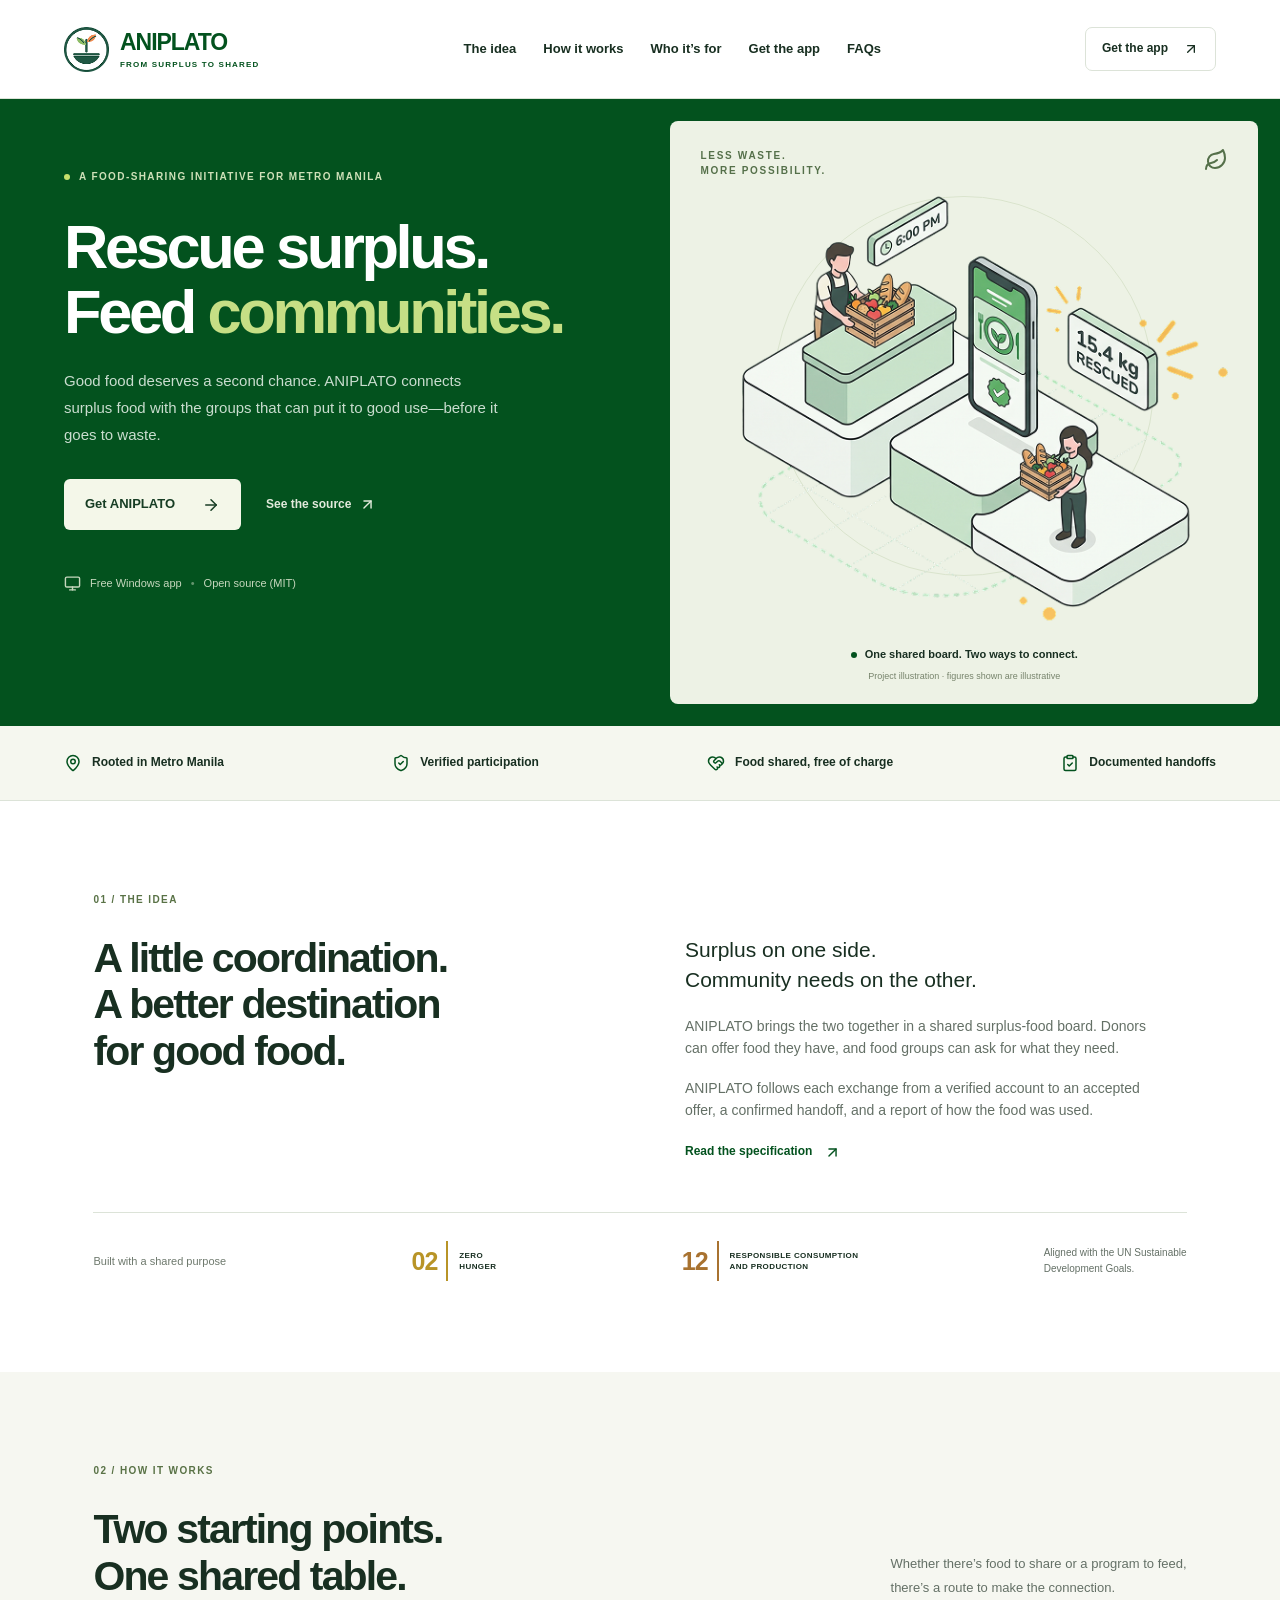
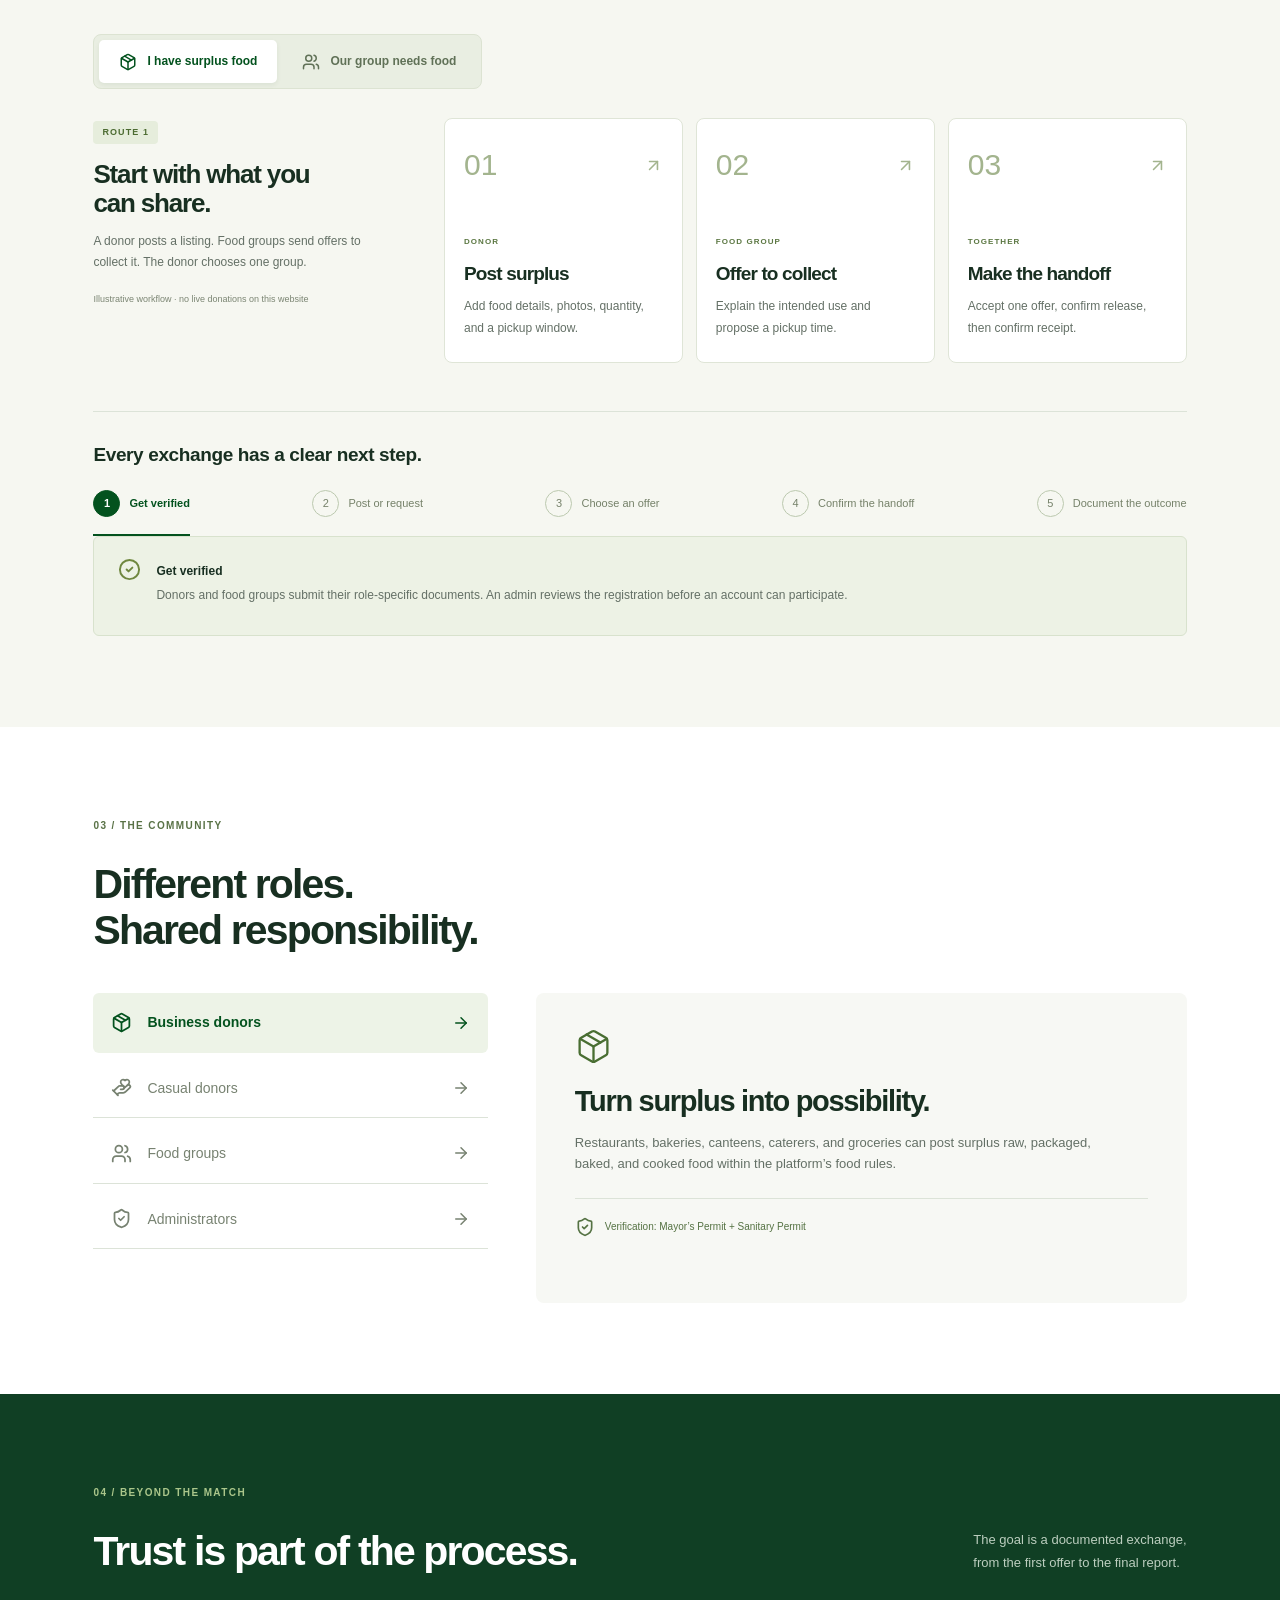
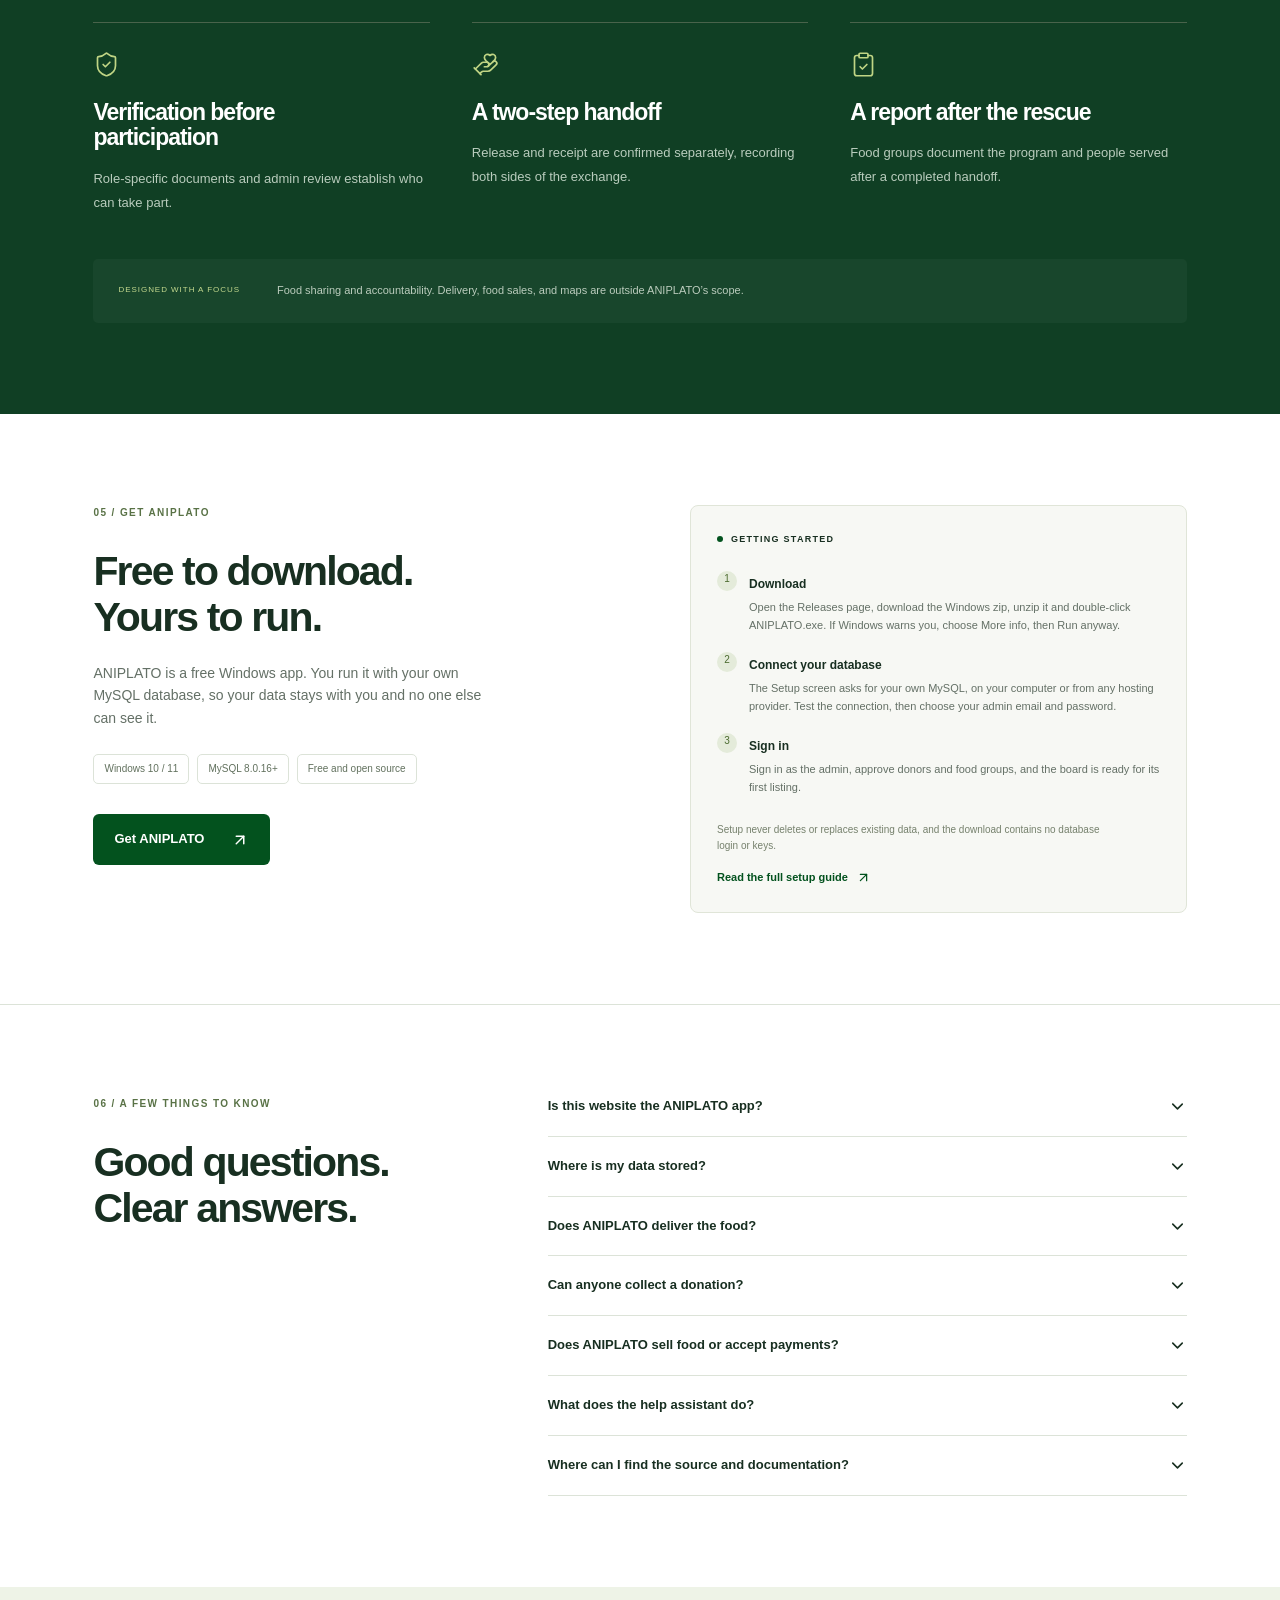
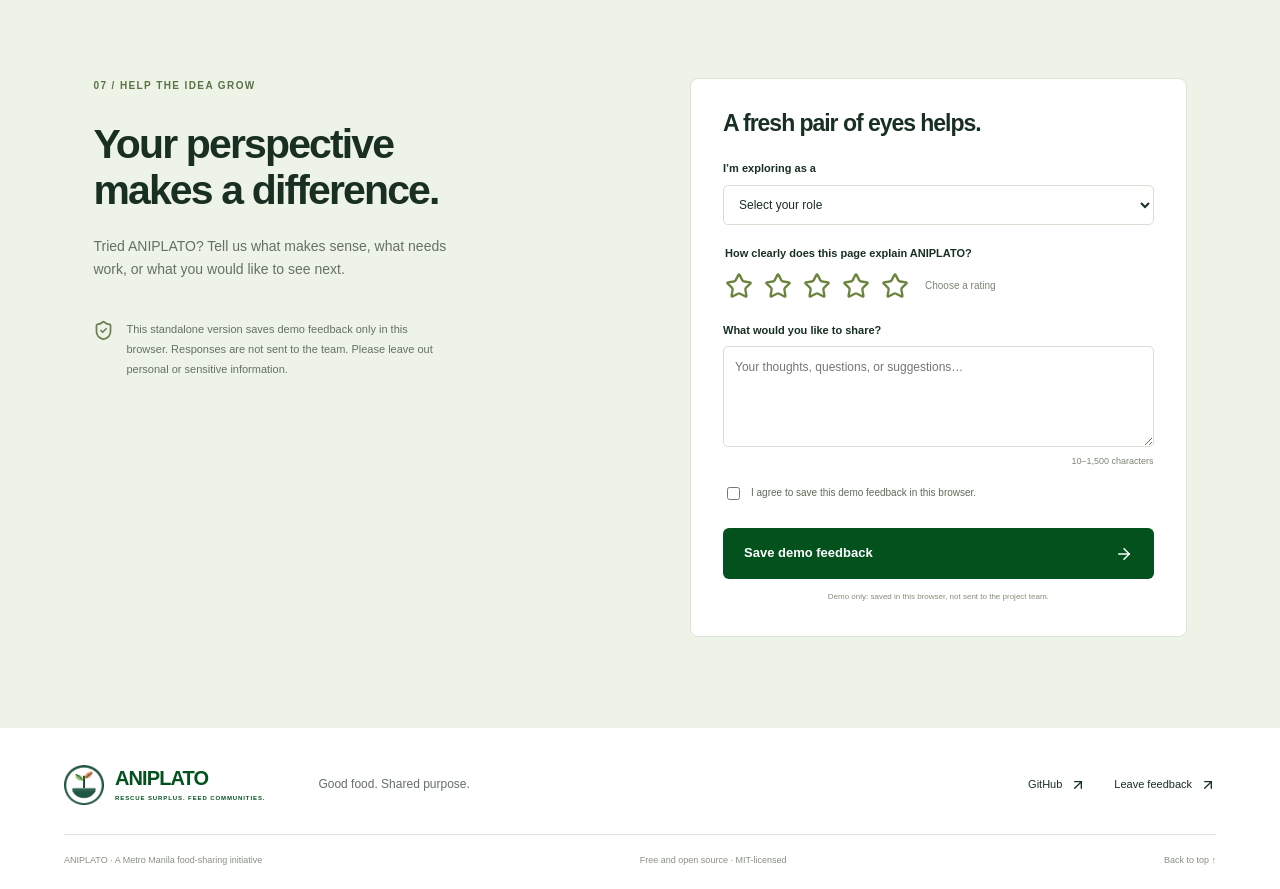
==== commit dfb52b72: "Website: download through the GitHub Releases page, a Get ANIPLATO section, initiative wording" ====
--- a/website/index.html
+++ b/website/index.html
@@ -3,11 +3,15 @@
 <head>
 <meta charset="utf-8">
 <meta name="viewport" content="width=device-width, initial-scale=1">
-<meta name="description" content="ANIPLATO: a Metro Manila food-sharing project connecting surplus food donors with food groups.">
+<meta name="description" content="ANIPLATO is a free app that connects Metro Manila’s surplus food donors with the food groups that need it. Download it and run it on your own database.">
+<meta property="og:type" content="website">
+<meta property="og:title" content="ANIPLATO — Rescue Surplus. Feed Communities.">
+<meta property="og:description" content="A free, open-source app that gets surplus food from Metro Manila businesses to the food groups that need it, before it spoils.">
+<meta name="twitter:card" content="summary">
 <title>ANIPLATO — Rescue Surplus. Feed Communities.</title>
 <link rel="icon" href="assets/logo.png">
 <link rel="stylesheet" href="styles.css">
 <script src="script.js" defer></script>
 </head>
-<body><a class="skip" href="#main">Skip to content</a><header><a aria-label="ANIPLATO home" class="brand" href="#"><img alt="" src="assets/logo.png"/><span>ANIPLATO<small>FROM SURPLUS TO SHARED</small></span></a><nav aria-label="Main navigation" class=""><a href="#project">The project</a><a href="#how-it-works">How it works</a><a href="#community">Who it’s for</a><a href="#faqs">FAQs</a></nav><a class="nav-cta" href="https://github.com/Az-Zav/ANIPLATO" rel="noreferrer" target="_blank">View on GitHub <svg aria-hidden="true" class="lucide lucide-arrow-up-right" fill="none" height="16" stroke="currentColor" stroke-linecap="round" stroke-linejoin="round" stroke-width="2" viewbox="0 0 24 24" width="16" xmlns="http://www.w3.org/2000/svg"><path d="M7 7h10v10"></path><path d="M7 17 17 7"></path></svg></a><button aria-expanded="false" aria-label="Open menu" class="menu"><svg aria-hidden="true" class="lucide lucide-menu" fill="none" height="24" stroke="currentColor" stroke-linecap="round" stroke-linejoin="round" stroke-width="2" viewbox="0 0 24 24" width="24" xmlns="http://www.w3.org/2000/svg"><path d="M4 5h16"></path><path d="M4 12h16"></path><path d="M4 19h16"></path></svg></button></header><main id="main"><section class="hero"><div class="hero-copy"><div class="eyebrow"><span class="dot"></span>A FOOD-SHARING PROJECT FOR METRO MANILA</div><h1>Rescue surplus.<br/>Feed <span>communities.</span></h1><p>Good food deserves a second chance. ANIPLATO connects surplus food with the groups that can put it to good use—before it goes to waste.</p><div class="hero-actions"><a class="button light" href="#how-it-works">Explore the project <svg aria-hidden="true" class="lucide lucide-arrow-right" fill="none" height="18" stroke="currentColor" stroke-linecap="round" stroke-linejoin="round" stroke-width="2" viewbox="0 0 24 24" width="18" xmlns="http://www.w3.org/2000/svg"><path d="M5 12h14"></path><path d="m12 5 7 7-7 7"></path></svg></a><a class="text-link" href="https://github.com/Az-Zav/ANIPLATO" rel="noreferrer" target="_blank">See the source <svg aria-hidden="true" class="lucide lucide-arrow-up-right" fill="none" height="17" stroke="currentColor" stroke-linecap="round" stroke-linejoin="round" stroke-width="2" viewbox="0 0 24 24" width="17" xmlns="http://www.w3.org/2000/svg"><path d="M7 7h10v10"></path><path d="M7 17 17 7"></path></svg></a></div><div class="hero-note"><svg aria-hidden="true" class="lucide lucide-monitor" fill="none" height="17" stroke="currentColor" stroke-linecap="round" stroke-linejoin="round" stroke-width="2" viewbox="0 0 24 24" width="17" xmlns="http://www.w3.org/2000/svg"><rect height="14" rx="2" width="20" x="2" y="3"></rect><line x1="8" x2="16" y1="21" y2="21"></line><line x1="12" x2="12" y1="17" y2="21"></line></svg> JavaFX desktop prototype <span>•</span> OOP finals project</div></div><div class="hero-art"><div class="art-heading"><span>LESS WASTE.<br/>MORE POSSIBILITY.</span><svg aria-hidden="true" class="lucide lucide-leaf" fill="none" height="24" stroke="currentColor" stroke-linecap="round" stroke-linejoin="round" stroke-width="2" viewbox="0 0 24 24" width="24" xmlns="http://www.w3.org/2000/svg"><path d="M11 20A7 7 0 0 1 9.8 6.1C15.5 5 17 4.48 19 2c1 2 2 4.18 2 8 0 5.5-4.78 10-10 10Z"></path><path d="M2 21c0-3 1.85-5.36 5.08-6C9.5 14.52 12 13 13 12"></path></svg></div><img alt="ANIPLATO’s original illustration of a donor sharing a food crate with a community recipient" src="assets/hero.png"/><div class="art-caption"><span class="dot"></span> One shared board. Two ways to connect.</div><span class="illustration-note">Project illustration · figures shown are illustrative</span></div></section><div class="values-strip"><span><svg aria-hidden="true" class="lucide lucide-map-pin" fill="none" height="24" stroke="currentColor" stroke-linecap="round" stroke-linejoin="round" stroke-width="2" viewbox="0 0 24 24" width="24" xmlns="http://www.w3.org/2000/svg"><path d="M20 10c0 4.993-5.539 10.193-7.399 11.799a1 1 0 0 1-1.202 0C9.539 20.193 4 14.993 4 10a8 8 0 0 1 16 0"></path><circle cx="12" cy="10" r="3"></circle></svg>Rooted in Metro Manila</span><span><svg aria-hidden="true" class="lucide lucide-shield-check" fill="none" height="24" stroke="currentColor" stroke-linecap="round" stroke-linejoin="round" stroke-width="2" viewbox="0 0 24 24" width="24" xmlns="http://www.w3.org/2000/svg"><path d="M20 13c0 5-3.5 7.5-7.66 8.95a1 1 0 0 1-.67-.01C7.5 20.5 4 18 4 13V6a1 1 0 0 1 1-1c2 0 4.5-1.2 6.24-2.72a1.17 1.17 0 0 1 1.52 0C14.51 3.81 17 5 19 5a1 1 0 0 1 1 1z"></path><path d="m9 12 2 2 4-4"></path></svg>Verified participation</span><span><svg aria-hidden="true" class="lucide lucide-heart-handshake" fill="none" height="24" stroke="currentColor" stroke-linecap="round" stroke-linejoin="round" stroke-width="2" viewbox="0 0 24 24" width="24" xmlns="http://www.w3.org/2000/svg"><path d="M19.414 14.414C21 12.828 22 11.5 22 9.5a5.5 5.5 0 0 0-9.591-3.676.6.6 0 0 1-.818.001A5.5 5.5 0 0 0 2 9.5c0 2.3 1.5 4 3 5.5l5.535 5.362a2 2 0 0 0 2.879.052 2.12 2.12 0 0 0-.004-3 2.124 2.124 0 1 0 3-3 2.124 2.124 0 0 0 3.004 0 2 2 0 0 0 0-2.828l-1.881-1.882a2.41 2.41 0 0 0-3.409 0l-1.71 1.71a2 2 0 0 1-2.828 0 2 2 0 0 1 0-2.828l2.823-2.762"></path></svg>Food shared, free of charge</span><span><svg aria-hidden="true" class="lucide lucide-clipboard-check" fill="none" height="24" stroke="currentColor" stroke-linecap="round" stroke-linejoin="round" stroke-width="2" viewbox="0 0 24 24" width="24" xmlns="http://www.w3.org/2000/svg"><rect height="4" rx="1" ry="1" width="8" x="8" y="2"></rect><path d="M16 4h2a2 2 0 0 1 2 2v14a2 2 0 0 1-2 2H6a2 2 0 0 1-2-2V6a2 2 0 0 1 2-2h2"></path><path d="m9 14 2 2 4-4"></path></svg>Documented handoffs</span></div><section class="section project" id="project"><div class="section-kicker">01 / THE IDEA</div><div class="project-grid"><h2>A little coordination.<br/>A better destination<br/>for good food.</h2><div><p class="lead">Surplus on one side.<br/>Community needs on the other.</p><p>ANIPLATO brings the two together in a shared surplus-food board. Donors can offer food they have, and food groups can ask for what they need.</p><p>The project follows each exchange from a verified account to an accepted offer, a confirmed handoff, and a report of how the food was used.</p><a class="inline-link" href="https://github.com/Az-Zav/ANIPLATO/blob/main/docs/Project%20Spec.md" rel="noreferrer" target="_blank">Read the project specification <svg aria-hidden="true" class="lucide lucide-arrow-up-right" fill="none" height="17" stroke="currentColor" stroke-linecap="round" stroke-linejoin="round" stroke-width="2" viewbox="0 0 24 24" width="17" xmlns="http://www.w3.org/2000/svg"><path d="M7 7h10v10"></path><path d="M7 17 17 7"></path></svg></a></div></div><div class="sdg-row"><span class="sdg-title">Built with a shared purpose</span><div><b class="sdg-number gold">02</b><span>ZERO<br/>HUNGER</span></div><div><b class="sdg-number ochre">12</b><span>RESPONSIBLE CONSUMPTION<br/>AND PRODUCTION</span></div><p>Aligned with the UN Sustainable<br/>Development Goals.</p></div></section><section class="routes section" id="how-it-works"><div class="section-top"><div><div class="section-kicker">02 / HOW IT WORKS</div><h2>Two starting points.<br/>One shared table.</h2></div><p>Whether there’s food to share or a program to feed,<br class="desktop"/> there’s a route to make the connection.</p></div><div aria-label="Donation routes" class="route-tabs" role="tablist"><button aria-controls="route-panel" aria-selected="true" id="route-tab-0" role="tab"><svg aria-hidden="true" class="lucide lucide-package" fill="none" height="18" stroke="currentColor" stroke-linecap="round" stroke-linejoin="round" stroke-width="2" viewbox="0 0 24 24" width="18" xmlns="http://www.w3.org/2000/svg"><path d="M11 21.73a2 2 0 0 0 2 0l7-4A2 2 0 0 0 21 16V8a2 2 0 0 0-1-1.73l-7-4a2 2 0 0 0-2 0l-7 4A2 2 0 0 0 3 8v8a2 2 0 0 0 1 1.73z"></path><path d="M12 22V12"></path><polyline points="3.29 7 12 12 20.71 7"></polyline><path d="m7.5 4.27 9 5.15"></path></svg> I have surplus food</button><button aria-controls="route-panel" aria-selected="false" id="route-tab-1" role="tab"><svg aria-hidden="true" class="lucide lucide-users" fill="none" height="18" stroke="currentColor" stroke-linecap="round" stroke-linejoin="round" stroke-width="2" viewbox="0 0 24 24" width="18" xmlns="http://www.w3.org/2000/svg"><path d="M16 21v-2a4 4 0 0 0-4-4H6a4 4 0 0 0-4 4v2"></path><path d="M16 3.128a4 4 0 0 1 0 7.744"></path><path d="M22 21v-2a4 4 0 0 0-3-3.87"></path><circle cx="9" cy="7" r="4"></circle></svg> Our group needs food</button></div><div aria-labelledby="route-tab-0" class="route-panel" id="route-panel" role="tabpanel"><div class="route-intro"><span class="pill">ROUTE 1</span><h3>Start with what you can share.</h3><p>A donor posts a listing. Food groups send offers to collect it. The donor chooses one group.</p><small>Illustrative workflow · no live donations on this website</small></div><div class="route-cards"><article><div class="card-num">01<svg aria-hidden="true" class="lucide lucide-arrow-up-right" fill="none" height="19" stroke="currentColor" stroke-linecap="round" stroke-linejoin="round" stroke-width="2" viewbox="0 0 24 24" width="19" xmlns="http://www.w3.org/2000/svg"><path d="M7 7h10v10"></path><path d="M7 17 17 7"></path></svg></div><small>DONOR</small><h4>Post surplus</h4><p>Add food details, photos, quantity, and a pickup window.</p></article><article><div class="card-num">02<svg aria-hidden="true" class="lucide lucide-arrow-up-right" fill="none" height="19" stroke="currentColor" stroke-linecap="round" stroke-linejoin="round" stroke-width="2" viewbox="0 0 24 24" width="19" xmlns="http://www.w3.org/2000/svg"><path d="M7 7h10v10"></path><path d="M7 17 17 7"></path></svg></div><small>FOOD GROUP</small><h4>Offer to collect</h4><p>Explain the intended use and propose a pickup time.</p></article><article><div class="card-num">03<svg aria-hidden="true" class="lucide lucide-arrow-up-right" fill="none" height="19" stroke="currentColor" stroke-linecap="round" stroke-linejoin="round" stroke-width="2" viewbox="0 0 24 24" width="19" xmlns="http://www.w3.org/2000/svg"><path d="M7 7h10v10"></path><path d="M7 17 17 7"></path></svg></div><small>TOGETHER</small><h4>Make the handoff</h4><p>Accept one offer, confirm release, then confirm receipt.</p></article></div></div><div class="process"><h3>Every exchange has a clear next step.</h3><div aria-label="Explore the exchange stages" class="step-buttons"><button aria-pressed="true"><span>1</span>Get verified</button><button aria-pressed="false"><span>2</span>Post or request</button><button aria-pressed="false"><span>3</span>Choose an offer</button><button aria-pressed="false"><span>4</span>Confirm the handoff</button><button aria-pressed="false"><span>5</span>Document the outcome</button></div><div aria-live="polite" class="step-detail"><svg aria-hidden="true" class="lucide lucide-circle-check" fill="none" height="23" stroke="currentColor" stroke-linecap="round" stroke-linejoin="round" stroke-width="2" viewbox="0 0 24 24" width="23" xmlns="http://www.w3.org/2000/svg"><circle cx="12" cy="12" r="10"></circle><path d="m9 12 2 2 4-4"></path></svg><div><b>Get verified</b><p>Donors and food groups submit their role-specific documents. An admin reviews the registration before an account can participate.</p></div></div></div></section><section class="section community" id="community"><div class="section-kicker">03 / THE COMMUNITY</div><h2>Different roles.<br/>Shared responsibility.</h2><div class="role-layout"><div aria-label="Participant roles" class="role-tabs" role="tablist"><button aria-controls="role-panel" aria-selected="true" id="role-tab-0" role="tab"><svg aria-hidden="true" class="lucide lucide-package" fill="none" height="21" stroke="currentColor" stroke-linecap="round" stroke-linejoin="round" stroke-width="2" viewbox="0 0 24 24" width="21" xmlns="http://www.w3.org/2000/svg"><path d="M11 21.73a2 2 0 0 0 2 0l7-4A2 2 0 0 0 21 16V8a2 2 0 0 0-1-1.73l-7-4a2 2 0 0 0-2 0l-7 4A2 2 0 0 0 3 8v8a2 2 0 0 0 1 1.73z"></path><path d="M12 22V12"></path><polyline points="3.29 7 12 12 20.71 7"></polyline><path d="m7.5 4.27 9 5.15"></path></svg>Business donors<svg aria-hidden="true" class="lucide lucide-arrow-right" fill="none" height="18" stroke="currentColor" stroke-linecap="round" stroke-linejoin="round" stroke-width="2" viewbox="0 0 24 24" width="18" xmlns="http://www.w3.org/2000/svg"><path d="M5 12h14"></path><path d="m12 5 7 7-7 7"></path></svg></button><button aria-controls="role-panel" aria-selected="false" id="role-tab-1" role="tab"><svg aria-hidden="true" class="lucide lucide-hand-heart" fill="none" height="21" stroke="currentColor" stroke-linecap="round" stroke-linejoin="round" stroke-width="2" viewbox="0 0 24 24" width="21" xmlns="http://www.w3.org/2000/svg"><path d="M11 14h2a2 2 0 0 0 0-4h-3c-.6 0-1.1.2-1.4.6L3 16"></path><path d="m14.45 13.39 5.05-4.694C20.196 8 21 6.85 21 5.75a2.75 2.75 0 0 0-4.797-1.837.276.276 0 0 1-.406 0A2.75 2.75 0 0 0 11 5.75c0 1.2.802 2.248 1.5 2.946L16 11.95"></path><path d="m2 15 6 6"></path><path d="m7 20 1.6-1.4c.3-.4.8-.6 1.4-.6h4c1.1 0 2.1-.4 2.8-1.2l4.6-4.4a1 1 0 0 0-2.75-2.91"></path></svg>Casual donors<svg aria-hidden="true" class="lucide lucide-arrow-right" fill="none" height="18" stroke="currentColor" stroke-linecap="round" stroke-linejoin="round" stroke-width="2" viewbox="0 0 24 24" width="18" xmlns="http://www.w3.org/2000/svg"><path d="M5 12h14"></path><path d="m12 5 7 7-7 7"></path></svg></button><button aria-controls="role-panel" aria-selected="false" id="role-tab-2" role="tab"><svg aria-hidden="true" class="lucide lucide-users" fill="none" height="21" stroke="currentColor" stroke-linecap="round" stroke-linejoin="round" stroke-width="2" viewbox="0 0 24 24" width="21" xmlns="http://www.w3.org/2000/svg"><path d="M16 21v-2a4 4 0 0 0-4-4H6a4 4 0 0 0-4 4v2"></path><path d="M16 3.128a4 4 0 0 1 0 7.744"></path><path d="M22 21v-2a4 4 0 0 0-3-3.87"></path><circle cx="9" cy="7" r="4"></circle></svg>Food groups<svg aria-hidden="true" class="lucide lucide-arrow-right" fill="none" height="18" stroke="currentColor" stroke-linecap="round" stroke-linejoin="round" stroke-width="2" viewbox="0 0 24 24" width="18" xmlns="http://www.w3.org/2000/svg"><path d="M5 12h14"></path><path d="m12 5 7 7-7 7"></path></svg></button><button aria-controls="role-panel" aria-selected="false" id="role-tab-3" role="tab"><svg aria-hidden="true" class="lucide lucide-shield-check" fill="none" height="21" stroke="currentColor" stroke-linecap="round" stroke-linejoin="round" stroke-width="2" viewbox="0 0 24 24" width="21" xmlns="http://www.w3.org/2000/svg"><path d="M20 13c0 5-3.5 7.5-7.66 8.95a1 1 0 0 1-.67-.01C7.5 20.5 4 18 4 13V6a1 1 0 0 1 1-1c2 0 4.5-1.2 6.24-2.72a1.17 1.17 0 0 1 1.52 0C14.51 3.81 17 5 19 5a1 1 0 0 1 1 1z"></path><path d="m9 12 2 2 4-4"></path></svg>Administrators<svg aria-hidden="true" class="lucide lucide-arrow-right" fill="none" height="18" stroke="currentColor" stroke-linecap="round" stroke-linejoin="round" stroke-width="2" viewbox="0 0 24 24" width="18" xmlns="http://www.w3.org/2000/svg"><path d="M5 12h14"></path><path d="m12 5 7 7-7 7"></path></svg></button></div><div aria-labelledby="role-tab-0" class="role-panel" id="role-panel" role="tabpanel"><svg aria-hidden="true" class="lucide lucide-package" fill="none" height="37" stroke="currentColor" stroke-linecap="round" stroke-linejoin="round" stroke-width="1.5" viewbox="0 0 24 24" width="37" xmlns="http://www.w3.org/2000/svg"><path d="M11 21.73a2 2 0 0 0 2 0l7-4A2 2 0 0 0 21 16V8a2 2 0 0 0-1-1.73l-7-4a2 2 0 0 0-2 0l-7 4A2 2 0 0 0 3 8v8a2 2 0 0 0 1 1.73z"></path><path d="M12 22V12"></path><polyline points="3.29 7 12 12 20.71 7"></polyline><path d="m7.5 4.27 9 5.15"></path></svg><h3>Turn surplus into possibility.</h3><p>Restaurants, bakeries, canteens, caterers, and groceries can post surplus raw, packaged, baked, and cooked food within the platform’s food rules.</p><div class="verification"><svg aria-hidden="true" class="lucide lucide-shield-check" fill="none" height="20" stroke="currentColor" stroke-linecap="round" stroke-linejoin="round" stroke-width="2" viewbox="0 0 24 24" width="20" xmlns="http://www.w3.org/2000/svg"><path d="M20 13c0 5-3.5 7.5-7.66 8.95a1 1 0 0 1-.67-.01C7.5 20.5 4 18 4 13V6a1 1 0 0 1 1-1c2 0 4.5-1.2 6.24-2.72a1.17 1.17 0 0 1 1.52 0C14.51 3.81 17 5 19 5a1 1 0 0 1 1 1z"></path><path d="m9 12 2 2 4-4"></path></svg>Verification: Mayor’s Permit + Sanitary Permit</div></div></div></section><section class="trust section"><div class="section-top"><div><div class="section-kicker">04 / BEYOND THE MATCH</div><h2>Trust is part of the process.</h2></div><p>The goal is a documented exchange,<br/>from the first offer to the final report.</p></div><div class="trust-grid"><article><svg aria-hidden="true" class="lucide lucide-shield-check" fill="none" height="27" stroke="currentColor" stroke-linecap="round" stroke-linejoin="round" stroke-width="1.5" viewbox="0 0 24 24" width="27" xmlns="http://www.w3.org/2000/svg"><path d="M20 13c0 5-3.5 7.5-7.66 8.95a1 1 0 0 1-.67-.01C7.5 20.5 4 18 4 13V6a1 1 0 0 1 1-1c2 0 4.5-1.2 6.24-2.72a1.17 1.17 0 0 1 1.52 0C14.51 3.81 17 5 19 5a1 1 0 0 1 1 1z"></path><path d="m9 12 2 2 4-4"></path></svg><h3>Verification before participation</h3><p>Role-specific documents and admin review establish who can take part.</p></article><article><svg aria-hidden="true" class="lucide lucide-hand-heart" fill="none" height="27" stroke="currentColor" stroke-linecap="round" stroke-linejoin="round" stroke-width="1.5" viewbox="0 0 24 24" width="27" xmlns="http://www.w3.org/2000/svg"><path d="M11 14h2a2 2 0 0 0 0-4h-3c-.6 0-1.1.2-1.4.6L3 16"></path><path d="m14.45 13.39 5.05-4.694C20.196 8 21 6.85 21 5.75a2.75 2.75 0 0 0-4.797-1.837.276.276 0 0 1-.406 0A2.75 2.75 0 0 0 11 5.75c0 1.2.802 2.248 1.5 2.946L16 11.95"></path><path d="m2 15 6 6"></path><path d="m7 20 1.6-1.4c.3-.4.8-.6 1.4-.6h4c1.1 0 2.1-.4 2.8-1.2l4.6-4.4a1 1 0 0 0-2.75-2.91"></path></svg><h3>A two-step handoff</h3><p>Release and receipt are confirmed separately, recording both sides of the exchange.</p></article><article><svg aria-hidden="true" class="lucide lucide-clipboard-check" fill="none" height="27" stroke="currentColor" stroke-linecap="round" stroke-linejoin="round" stroke-width="1.5" viewbox="0 0 24 24" width="27" xmlns="http://www.w3.org/2000/svg"><rect height="4" rx="1" ry="1" width="8" x="8" y="2"></rect><path d="M16 4h2a2 2 0 0 1 2 2v14a2 2 0 0 1-2 2H6a2 2 0 0 1-2-2V6a2 2 0 0 1 2-2h2"></path><path d="m9 14 2 2 4-4"></path></svg><h3>A report after the rescue</h3><p>Food groups document the program and people served after a completed handoff.</p></article></div><div class="scope"><span>DESIGNED WITH A FOCUS</span><p>Food sharing and accountability. Delivery, food sales, and maps are outside the desktop project’s scope.</p></div></section><section class="section build" id="source"><div><div class="section-kicker">05 / UNDER THE HOOD</div><h2>Built to learn.<br/>Open to explore.</h2><p>A JavaFX and MySQL prototype for an object-oriented programming finals project. Explore the source, business rules, database schema, and tests.</p><div class="tech-chips"><span><svg aria-hidden="true" class="lucide lucide-code-xml" fill="none" height="16" stroke="currentColor" stroke-linecap="round" stroke-linejoin="round" stroke-width="2" viewbox="0 0 24 24" width="16" xmlns="http://www.w3.org/2000/svg"><path d="m18 16 4-4-4-4"></path><path d="m6 8-4 4 4 4"></path><path d="m14.5 4-5 16"></path></svg>Java 21+</span><span><svg aria-hidden="true" class="lucide lucide-monitor" fill="none" height="16" stroke="currentColor" stroke-linecap="round" stroke-linejoin="round" stroke-width="2" viewbox="0 0 24 24" width="16" xmlns="http://www.w3.org/2000/svg"><rect height="14" rx="2" width="20" x="2" y="3"></rect><line x1="8" x2="16" y1="21" y2="21"></line><line x1="12" x2="12" y1="17" y2="21"></line></svg>JavaFX</span><span><svg aria-hidden="true" class="lucide lucide-database" fill="none" height="16" stroke="currentColor" stroke-linecap="round" stroke-linejoin="round" stroke-width="2" viewbox="0 0 24 24" width="16" xmlns="http://www.w3.org/2000/svg"><ellipse cx="12" cy="5" rx="9" ry="3"></ellipse><path d="M3 5V19A9 3 0 0 0 21 19V5"></path><path d="M3 12A9 3 0 0 0 21 12"></path></svg>MySQL 8+</span><span>Maven</span></div><a class="button green" href="https://github.com/Az-Zav/ANIPLATO" rel="noreferrer" target="_blank">Explore the repository <svg aria-hidden="true" class="lucide lucide-arrow-up-right" fill="none" height="18" stroke="currentColor" stroke-linecap="round" stroke-linejoin="round" stroke-width="2" viewbox="0 0 24 24" width="18" xmlns="http://www.w3.org/2000/svg"><path d="M7 7h10v10"></path><path d="M7 17 17 7"></path></svg></a></div><div class="setup"><div class="setup-head"><span class="dot"></span> RUN THE DESKTOP PROJECT</div><ol><li><b>Prepare your environment</b><p>Install JDK 21+, Maven, and MySQL 8+. Start MySQL.</p></li><li><b>Configure the connection</b><p>Copy <code>db.properties.example</code> to <code>db.properties</code> and set your local database credentials.</p></li><li><b>Initialize and launch</b><p>Run the repository’s setup script, then start the application.</p></li></ol><div class="command"><code>mvn javafx:run</code><button aria-label="Copy launch command"><svg aria-hidden="true" class="lucide lucide-copy" fill="none" height="17" stroke="currentColor" stroke-linecap="round" stroke-linejoin="round" stroke-width="2" viewbox="0 0 24 24" width="17" xmlns="http://www.w3.org/2000/svg"><rect height="14" rx="2" ry="2" width="14" x="8" y="8"></rect><path d="M4 16c-1.1 0-2-.9-2-2V4c0-1.1.9-2 2-2h10c1.1 0 2 .9 2 2"></path></svg><span>Copy</span></button></div><p class="setup-note">The setup script can replace an existing database after confirmation. Review the README before running it.</p><a href="https://github.com/Az-Zav/ANIPLATO#setup" rel="noreferrer" target="_blank">Open complete setup instructions <svg aria-hidden="true" class="lucide lucide-arrow-up-right" fill="none" height="15" stroke="currentColor" stroke-linecap="round" stroke-linejoin="round" stroke-width="2" viewbox="0 0 24 24" width="15" xmlns="http://www.w3.org/2000/svg"><path d="M7 7h10v10"></path><path d="M7 17 17 7"></path></svg></a></div></section><section class="section faq" id="faqs"><div><div class="section-kicker">06 / A FEW THINGS TO KNOW</div><h2>Good questions.<br/>Clear answers.</h2></div><div class="faq-list"><details><summary>Is this website the ANIPLATO application?<svg aria-hidden="true" class="lucide lucide-chevron-down" fill="none" height="19" stroke="currentColor" stroke-linecap="round" stroke-linejoin="round" stroke-width="2" viewbox="0 0 24 24" width="19" xmlns="http://www.w3.org/2000/svg"><path d="m6 9 6 6 6-6"></path></svg></summary><p>This is a project showcase. ANIPLATO is a JavaFX desktop prototype backed by MySQL. This standalone webpage uses plain HTML, CSS, and JavaScript. Demo feedback stays in this browser only.</p></details><details><summary>Does ANIPLATO deliver the food?<svg aria-hidden="true" class="lucide lucide-chevron-down" fill="none" height="19" stroke="currentColor" stroke-linecap="round" stroke-linejoin="round" stroke-width="2" viewbox="0 0 24 24" width="19" xmlns="http://www.w3.org/2000/svg"><path d="m6 9 6 6 6-6"></path></svg></summary><p>No. Donors and food groups arrange the physical pickup and transport. ANIPLATO records the commitment and the two-step release and receipt confirmations.</p></details><details><summary>Can anyone collect a donation?<svg aria-hidden="true" class="lucide lucide-chevron-down" fill="none" height="19" stroke="currentColor" stroke-linecap="round" stroke-linejoin="round" stroke-width="2" viewbox="0 0 24 24" width="19" xmlns="http://www.w3.org/2000/svg"><path d="m6 9 6 6 6-6"></path></svg></summary><p>The app is designed for verified food groups with a standing feeding activity. It is not an individual food-ordering service. Donor categories also depend on their verified role.</p></details><details><summary>Does the project sell food or accept payments?<svg aria-hidden="true" class="lucide lucide-chevron-down" fill="none" height="19" stroke="currentColor" stroke-linecap="round" stroke-linejoin="round" stroke-width="2" viewbox="0 0 24 24" width="19" xmlns="http://www.w3.org/2000/svg"><path d="m6 9 6 6 6-6"></path></svg></summary><p>No. Food is donated for free distribution. Selling food and payment processing are outside the project’s scope.</p></details><details><summary>What does the AI assistant do?<svg aria-hidden="true" class="lucide lucide-chevron-down" fill="none" height="19" stroke="currentColor" stroke-linecap="round" stroke-linejoin="round" stroke-width="2" viewbox="0 0 24 24" width="19" xmlns="http://www.w3.org/2000/svg"><path d="m6 9 6 6 6-6"></path></svg></summary><p>The repository includes an optional read-only Gemini assistant for general app questions and screen-specific prompts. It does not receive account data or perform actions. A Gemini API key is optional for local setup.</p></details><details><summary>Where can I find the source and documentation?<svg aria-hidden="true" class="lucide lucide-chevron-down" fill="none" height="19" stroke="currentColor" stroke-linecap="round" stroke-linejoin="round" stroke-width="2" viewbox="0 0 24 24" width="19" xmlns="http://www.w3.org/2000/svg"><path d="m6 9 6 6 6-6"></path></svg></summary><p>The public GitHub repository contains the Java source, SQL schema, tests, project specification, architecture, and setup instructions. Use the “View on GitHub” links on this page.</p></details></div></section><section class="feedback section" id="feedback"><div><div class="section-kicker">07 / HELP THE IDEA GROW</div><h2>Your perspective<br/>makes a difference.</h2><p>Explored the project? Tell us what makes sense, what needs work, or what you would like to see next.</p><div class="feedback-note"><svg aria-hidden="true" class="lucide lucide-shield-check" fill="none" height="21" stroke="currentColor" stroke-linecap="round" stroke-linejoin="round" stroke-width="2" viewbox="0 0 24 24" width="21" xmlns="http://www.w3.org/2000/svg"><path d="M20 13c0 5-3.5 7.5-7.66 8.95a1 1 0 0 1-.67-.01C7.5 20.5 4 18 4 13V6a1 1 0 0 1 1-1c2 0 4.5-1.2 6.24-2.72a1.17 1.17 0 0 1 1.52 0C14.51 3.81 17 5 19 5a1 1 0 0 1 1 1z"></path><path d="m9 12 2 2 4-4"></path></svg><p>This standalone version saves demo feedback only in this browser. Responses are not sent to the team. Please leave out personal or sensitive information.</p></div></div><div class="feedback-card"><form><h3>A fresh pair of eyes helps.</h3><label for="audience">I’m exploring as a</label><select id="audience" name="audience" required=""><option disabled="" selected="" value="">Select your role</option><option>Student / evaluator</option><option>Potential donor</option><option>Food group</option><option>Other visitor</option></select><fieldset><legend>How clearly does the project communicate its purpose?</legend><div aria-label="Project clarity rating" class="stars" role="group"><button aria-label="1 out of 5 stars" aria-pressed="false" type="button"><svg aria-hidden="true" class="lucide lucide-star" fill="none" height="28" stroke="currentColor" stroke-linecap="round" stroke-linejoin="round" stroke-width="2" viewbox="0 0 24 24" width="28" xmlns="http://www.w3.org/2000/svg"><path d="M11.525 2.295a.53.53 0 0 1 .95 0l2.31 4.679a2.123 2.123 0 0 0 1.595 1.16l5.166.756a.53.53 0 0 1 .294.904l-3.736 3.638a2.123 2.123 0 0 0-.611 1.878l.882 5.14a.53.53 0 0 1-.771.56l-4.618-2.428a2.122 2.122 0 0 0-1.973 0L6.396 21.01a.53.53 0 0 1-.77-.56l.881-5.139a2.122 2.122 0 0 0-.611-1.879L2.16 9.795a.53.53 0 0 1 .294-.906l5.165-.755a2.122 2.122 0 0 0 1.597-1.16z"></path></svg></button><button aria-label="2 out of 5 stars" aria-pressed="false" type="button"><svg aria-hidden="true" class="lucide lucide-star" fill="none" height="28" stroke="currentColor" stroke-linecap="round" stroke-linejoin="round" stroke-width="2" viewbox="0 0 24 24" width="28" xmlns="http://www.w3.org/2000/svg"><path d="M11.525 2.295a.53.53 0 0 1 .95 0l2.31 4.679a2.123 2.123 0 0 0 1.595 1.16l5.166.756a.53.53 0 0 1 .294.904l-3.736 3.638a2.123 2.123 0 0 0-.611 1.878l.882 5.14a.53.53 0 0 1-.771.56l-4.618-2.428a2.122 2.122 0 0 0-1.973 0L6.396 21.01a.53.53 0 0 1-.77-.56l.881-5.139a2.122 2.122 0 0 0-.611-1.879L2.16 9.795a.53.53 0 0 1 .294-.906l5.165-.755a2.122 2.122 0 0 0 1.597-1.16z"></path></svg></button><button aria-label="3 out of 5 stars" aria-pressed="false" type="button"><svg aria-hidden="true" class="lucide lucide-star" fill="none" height="28" stroke="currentColor" stroke-linecap="round" stroke-linejoin="round" stroke-width="2" viewbox="0 0 24 24" width="28" xmlns="http://www.w3.org/2000/svg"><path d="M11.525 2.295a.53.53 0 0 1 .95 0l2.31 4.679a2.123 2.123 0 0 0 1.595 1.16l5.166.756a.53.53 0 0 1 .294.904l-3.736 3.638a2.123 2.123 0 0 0-.611 1.878l.882 5.14a.53.53 0 0 1-.771.56l-4.618-2.428a2.122 2.122 0 0 0-1.973 0L6.396 21.01a.53.53 0 0 1-.77-.56l.881-5.139a2.122 2.122 0 0 0-.611-1.879L2.16 9.795a.53.53 0 0 1 .294-.906l5.165-.755a2.122 2.122 0 0 0 1.597-1.16z"></path></svg></button><button aria-label="4 out of 5 stars" aria-pressed="false" type="button"><svg aria-hidden="true" class="lucide lucide-star" fill="none" height="28" stroke="currentColor" stroke-linecap="round" stroke-linejoin="round" stroke-width="2" viewbox="0 0 24 24" width="28" xmlns="http://www.w3.org/2000/svg"><path d="M11.525 2.295a.53.53 0 0 1 .95 0l2.31 4.679a2.123 2.123 0 0 0 1.595 1.16l5.166.756a.53.53 0 0 1 .294.904l-3.736 3.638a2.123 2.123 0 0 0-.611 1.878l.882 5.14a.53.53 0 0 1-.771.56l-4.618-2.428a2.122 2.122 0 0 0-1.973 0L6.396 21.01a.53.53 0 0 1-.77-.56l.881-5.139a2.122 2.122 0 0 0-.611-1.879L2.16 9.795a.53.53 0 0 1 .294-.906l5.165-.755a2.122 2.122 0 0 0 1.597-1.16z"></path></svg></button><button aria-label="5 out of 5 stars" aria-pressed="false" type="button"><svg aria-hidden="true" class="lucide lucide-star" fill="none" height="28" stroke="currentColor" stroke-linecap="round" stroke-linejoin="round" stroke-width="2" viewbox="0 0 24 24" width="28" xmlns="http://www.w3.org/2000/svg"><path d="M11.525 2.295a.53.53 0 0 1 .95 0l2.31 4.679a2.123 2.123 0 0 0 1.595 1.16l5.166.756a.53.53 0 0 1 .294.904l-3.736 3.638a2.123 2.123 0 0 0-.611 1.878l.882 5.14a.53.53 0 0 1-.771.56l-4.618-2.428a2.122 2.122 0 0 0-1.973 0L6.396 21.01a.53.53 0 0 1-.77-.56l.881-5.139a2.122 2.122 0 0 0-.611-1.879L2.16 9.795a.53.53 0 0 1 .294-.906l5.165-.755a2.122 2.122 0 0 0 1.597-1.16z"></path></svg></button><span>Choose a rating</span></div></fieldset><label for="comment">What would you like to share?</label><textarea id="comment" maxlength="1500" minlength="10" name="comment" placeholder="Your thoughts, questions, or suggestions…" required="" rows="4"></textarea><div class="field-hint">10–1,500 characters</div><div aria-hidden="true" class="honey"><input autocomplete="off" name="website" tabindex="-1"/></div><label class="consent"><input name="consent" required="" type="checkbox"/>I agree to save this demo feedback in this browser.</label><p class="error" hidden="" role="alert"></p><button class="button green submit" type="submit">Save demo feedback<svg aria-hidden="true" class="lucide lucide-arrow-right" fill="none" height="18" stroke="currentColor" stroke-linecap="round" stroke-linejoin="round" stroke-width="2" viewbox="0 0 24 24" width="18" xmlns="http://www.w3.org/2000/svg"><path d="M5 12h14"></path><path d="m12 5 7 7-7 7"></path></svg></button><small>Demo only: saved in this browser, not sent to the project team.</small></form></div></section></main><footer><div class="footer-main"><a class="brand" href="#"><img alt="" src="assets/logo.png"/><span>ANIPLATO<small>RESCUE SURPLUS. FEED COMMUNITIES.</small></span></a><p>Good food. Shared purpose.</p><a href="https://github.com/Az-Zav/ANIPLATO" rel="noreferrer" target="_blank">GitHub <svg aria-hidden="true" class="lucide lucide-arrow-up-right" fill="none" height="16" stroke="currentColor" stroke-linecap="round" stroke-linejoin="round" stroke-width="2" viewbox="0 0 24 24" width="16" xmlns="http://www.w3.org/2000/svg"><path d="M7 7h10v10"></path><path d="M7 17 17 7"></path></svg></a><a href="#feedback">Leave feedback <svg aria-hidden="true" class="lucide lucide-arrow-up-right" fill="none" height="16" stroke="currentColor" stroke-linecap="round" stroke-linejoin="round" stroke-width="2" viewbox="0 0 24 24" width="16" xmlns="http://www.w3.org/2000/svg"><path d="M7 7h10v10"></path><path d="M7 17 17 7"></path></svg></a></div><div class="footer-bottom"><span>ANIPLATO · A Metro Manila food-sharing project</span><span>Project showcase · Desktop prototype · MIT-licensed source</span><a href="#">Back to top ↑</a></div></footer></body>
+<body><a class="skip" href="#main">Skip to content</a><header><a aria-label="ANIPLATO home" class="brand" href="#"><img alt="" src="assets/logo.png"/><span>ANIPLATO<small>FROM SURPLUS TO SHARED</small></span></a><nav aria-label="Main navigation" class=""><a href="#project">The idea</a><a href="#how-it-works">How it works</a><a href="#community">Who it’s for</a><a href="#source">Get the app</a><a href="#faqs">FAQs</a></nav><a class="nav-cta" href="https://github.com/Az-Zav/ANIPLATO/releases" rel="noreferrer" target="_blank">Get the app <svg aria-hidden="true" class="lucide lucide-arrow-up-right" fill="none" height="16" stroke="currentColor" stroke-linecap="round" stroke-linejoin="round" stroke-width="2" viewbox="0 0 24 24" width="16" xmlns="http://www.w3.org/2000/svg"><path d="M7 7h10v10"></path><path d="M7 17 17 7"></path></svg></a><button aria-expanded="false" aria-label="Open menu" class="menu"><svg aria-hidden="true" class="lucide lucide-menu" fill="none" height="24" stroke="currentColor" stroke-linecap="round" stroke-linejoin="round" stroke-width="2" viewbox="0 0 24 24" width="24" xmlns="http://www.w3.org/2000/svg"><path d="M4 5h16"></path><path d="M4 12h16"></path><path d="M4 19h16"></path></svg></button></header><main id="main"><section class="hero"><div class="hero-copy"><div class="eyebrow"><span class="dot"></span>A FOOD-SHARING INITIATIVE FOR METRO MANILA</div><h1>Rescue surplus.<br/>Feed <span>communities.</span></h1><p>Good food deserves a second chance. ANIPLATO connects surplus food with the groups that can put it to good use—before it goes to waste.</p><div class="hero-actions"><a class="button light" href="https://github.com/Az-Zav/ANIPLATO/releases" rel="noreferrer" target="_blank">Get ANIPLATO <svg aria-hidden="true" class="lucide lucide-arrow-right" fill="none" height="18" stroke="currentColor" stroke-linecap="round" stroke-linejoin="round" stroke-width="2" viewbox="0 0 24 24" width="18" xmlns="http://www.w3.org/2000/svg"><path d="M5 12h14"></path><path d="m12 5 7 7-7 7"></path></svg></a><a class="text-link" href="https://github.com/Az-Zav/ANIPLATO" rel="noreferrer" target="_blank">See the source <svg aria-hidden="true" class="lucide lucide-arrow-up-right" fill="none" height="17" stroke="currentColor" stroke-linecap="round" stroke-linejoin="round" stroke-width="2" viewbox="0 0 24 24" width="17" xmlns="http://www.w3.org/2000/svg"><path d="M7 7h10v10"></path><path d="M7 17 17 7"></path></svg></a></div><div class="hero-note"><svg aria-hidden="true" class="lucide lucide-monitor" fill="none" height="17" stroke="currentColor" stroke-linecap="round" stroke-linejoin="round" stroke-width="2" viewbox="0 0 24 24" width="17" xmlns="http://www.w3.org/2000/svg"><rect height="14" rx="2" width="20" x="2" y="3"></rect><line x1="8" x2="16" y1="21" y2="21"></line><line x1="12" x2="12" y1="17" y2="21"></line></svg> Free Windows app <span>•</span> Open source (MIT)</div></div><div class="hero-art"><div class="art-heading"><span>LESS WASTE.<br/>MORE POSSIBILITY.</span><svg aria-hidden="true" class="lucide lucide-leaf" fill="none" height="24" stroke="currentColor" stroke-linecap="round" stroke-linejoin="round" stroke-width="2" viewbox="0 0 24 24" width="24" xmlns="http://www.w3.org/2000/svg"><path d="M11 20A7 7 0 0 1 9.8 6.1C15.5 5 17 4.48 19 2c1 2 2 4.18 2 8 0 5.5-4.78 10-10 10Z"></path><path d="M2 21c0-3 1.85-5.36 5.08-6C9.5 14.52 12 13 13 12"></path></svg></div><img alt="ANIPLATO’s original illustration of a donor sharing a food crate with a community recipient" src="assets/hero.png"/><div class="art-caption"><span class="dot"></span> One shared board. Two ways to connect.</div><span class="illustration-note">Project illustration · figures shown are illustrative</span></div></section><div class="values-strip"><span><svg aria-hidden="true" class="lucide lucide-map-pin" fill="none" height="24" stroke="currentColor" stroke-linecap="round" stroke-linejoin="round" stroke-width="2" viewbox="0 0 24 24" width="24" xmlns="http://www.w3.org/2000/svg"><path d="M20 10c0 4.993-5.539 10.193-7.399 11.799a1 1 0 0 1-1.202 0C9.539 20.193 4 14.993 4 10a8 8 0 0 1 16 0"></path><circle cx="12" cy="10" r="3"></circle></svg>Rooted in Metro Manila</span><span><svg aria-hidden="true" class="lucide lucide-shield-check" fill="none" height="24" stroke="currentColor" stroke-linecap="round" stroke-linejoin="round" stroke-width="2" viewbox="0 0 24 24" width="24" xmlns="http://www.w3.org/2000/svg"><path d="M20 13c0 5-3.5 7.5-7.66 8.95a1 1 0 0 1-.67-.01C7.5 20.5 4 18 4 13V6a1 1 0 0 1 1-1c2 0 4.5-1.2 6.24-2.72a1.17 1.17 0 0 1 1.52 0C14.51 3.81 17 5 19 5a1 1 0 0 1 1 1z"></path><path d="m9 12 2 2 4-4"></path></svg>Verified participation</span><span><svg aria-hidden="true" class="lucide lucide-heart-handshake" fill="none" height="24" stroke="currentColor" stroke-linecap="round" stroke-linejoin="round" stroke-width="2" viewbox="0 0 24 24" width="24" xmlns="http://www.w3.org/2000/svg"><path d="M19.414 14.414C21 12.828 22 11.5 22 9.5a5.5 5.5 0 0 0-9.591-3.676.6.6 0 0 1-.818.001A5.5 5.5 0 0 0 2 9.5c0 2.3 1.5 4 3 5.5l5.535 5.362a2 2 0 0 0 2.879.052 2.12 2.12 0 0 0-.004-3 2.124 2.124 0 1 0 3-3 2.124 2.124 0 0 0 3.004 0 2 2 0 0 0 0-2.828l-1.881-1.882a2.41 2.41 0 0 0-3.409 0l-1.71 1.71a2 2 0 0 1-2.828 0 2 2 0 0 1 0-2.828l2.823-2.762"></path></svg>Food shared, free of charge</span><span><svg aria-hidden="true" class="lucide lucide-clipboard-check" fill="none" height="24" stroke="currentColor" stroke-linecap="round" stroke-linejoin="round" stroke-width="2" viewbox="0 0 24 24" width="24" xmlns="http://www.w3.org/2000/svg"><rect height="4" rx="1" ry="1" width="8" x="8" y="2"></rect><path d="M16 4h2a2 2 0 0 1 2 2v14a2 2 0 0 1-2 2H6a2 2 0 0 1-2-2V6a2 2 0 0 1 2-2h2"></path><path d="m9 14 2 2 4-4"></path></svg>Documented handoffs</span></div><section class="section project" id="project"><div class="section-kicker">01 / THE IDEA</div><div class="project-grid"><h2>A little coordination.<br/>A better destination<br/>for good food.</h2><div><p class="lead">Surplus on one side.<br/>Community needs on the other.</p><p>ANIPLATO brings the two together in a shared surplus-food board. Donors can offer food they have, and food groups can ask for what they need.</p><p>ANIPLATO follows each exchange from a verified account to an accepted offer, a confirmed handoff, and a report of how the food was used.</p><a class="inline-link" href="https://github.com/Az-Zav/ANIPLATO/blob/main/docs/Project%20Spec.md" rel="noreferrer" target="_blank">Read the specification <svg aria-hidden="true" class="lucide lucide-arrow-up-right" fill="none" height="17" stroke="currentColor" stroke-linecap="round" stroke-linejoin="round" stroke-width="2" viewbox="0 0 24 24" width="17" xmlns="http://www.w3.org/2000/svg"><path d="M7 7h10v10"></path><path d="M7 17 17 7"></path></svg></a></div></div><div class="sdg-row"><span class="sdg-title">Built with a shared purpose</span><div><b class="sdg-number gold">02</b><span>ZERO<br/>HUNGER</span></div><div><b class="sdg-number ochre">12</b><span>RESPONSIBLE CONSUMPTION<br/>AND PRODUCTION</span></div><p>Aligned with the UN Sustainable<br/>Development Goals.</p></div></section><section class="routes section" id="how-it-works"><div class="section-top"><div><div class="section-kicker">02 / HOW IT WORKS</div><h2>Two starting points.<br/>One shared table.</h2></div><p>Whether there’s food to share or a program to feed,<br class="desktop"/> there’s a route to make the connection.</p></div><div aria-label="Donation routes" class="route-tabs" role="tablist"><button aria-controls="route-panel" aria-selected="true" id="route-tab-0" role="tab"><svg aria-hidden="true" class="lucide lucide-package" fill="none" height="18" stroke="currentColor" stroke-linecap="round" stroke-linejoin="round" stroke-width="2" viewbox="0 0 24 24" width="18" xmlns="http://www.w3.org/2000/svg"><path d="M11 21.73a2 2 0 0 0 2 0l7-4A2 2 0 0 0 21 16V8a2 2 0 0 0-1-1.73l-7-4a2 2 0 0 0-2 0l-7 4A2 2 0 0 0 3 8v8a2 2 0 0 0 1 1.73z"></path><path d="M12 22V12"></path><polyline points="3.29 7 12 12 20.71 7"></polyline><path d="m7.5 4.27 9 5.15"></path></svg> I have surplus food</button><button aria-controls="route-panel" aria-selected="false" id="route-tab-1" role="tab"><svg aria-hidden="true" class="lucide lucide-users" fill="none" height="18" stroke="currentColor" stroke-linecap="round" stroke-linejoin="round" stroke-width="2" viewbox="0 0 24 24" width="18" xmlns="http://www.w3.org/2000/svg"><path d="M16 21v-2a4 4 0 0 0-4-4H6a4 4 0 0 0-4 4v2"></path><path d="M16 3.128a4 4 0 0 1 0 7.744"></path><path d="M22 21v-2a4 4 0 0 0-3-3.87"></path><circle cx="9" cy="7" r="4"></circle></svg> Our group needs food</button></div><div aria-labelledby="route-tab-0" class="route-panel" id="route-panel" role="tabpanel"><div class="route-intro"><span class="pill">ROUTE 1</span><h3>Start with what you can share.</h3><p>A donor posts a listing. Food groups send offers to collect it. The donor chooses one group.</p><small>Illustrative workflow · no live donations on this website</small></div><div class="route-cards"><article><div class="card-num">01<svg aria-hidden="true" class="lucide lucide-arrow-up-right" fill="none" height="19" stroke="currentColor" stroke-linecap="round" stroke-linejoin="round" stroke-width="2" viewbox="0 0 24 24" width="19" xmlns="http://www.w3.org/2000/svg"><path d="M7 7h10v10"></path><path d="M7 17 17 7"></path></svg></div><small>DONOR</small><h4>Post surplus</h4><p>Add food details, photos, quantity, and a pickup window.</p></article><article><div class="card-num">02<svg aria-hidden="true" class="lucide lucide-arrow-up-right" fill="none" height="19" stroke="currentColor" stroke-linecap="round" stroke-linejoin="round" stroke-width="2" viewbox="0 0 24 24" width="19" xmlns="http://www.w3.org/2000/svg"><path d="M7 7h10v10"></path><path d="M7 17 17 7"></path></svg></div><small>FOOD GROUP</small><h4>Offer to collect</h4><p>Explain the intended use and propose a pickup time.</p></article><article><div class="card-num">03<svg aria-hidden="true" class="lucide lucide-arrow-up-right" fill="none" height="19" stroke="currentColor" stroke-linecap="round" stroke-linejoin="round" stroke-width="2" viewbox="0 0 24 24" width="19" xmlns="http://www.w3.org/2000/svg"><path d="M7 7h10v10"></path><path d="M7 17 17 7"></path></svg></div><small>TOGETHER</small><h4>Make the handoff</h4><p>Accept one offer, confirm release, then confirm receipt.</p></article></div></div><div class="process"><h3>Every exchange has a clear next step.</h3><div aria-label="Explore the exchange stages" class="step-buttons"><button aria-pressed="true"><span>1</span>Get verified</button><button aria-pressed="false"><span>2</span>Post or request</button><button aria-pressed="false"><span>3</span>Choose an offer</button><button aria-pressed="false"><span>4</span>Confirm the handoff</button><button aria-pressed="false"><span>5</span>Document the outcome</button></div><div aria-live="polite" class="step-detail"><svg aria-hidden="true" class="lucide lucide-circle-check" fill="none" height="23" stroke="currentColor" stroke-linecap="round" stroke-linejoin="round" stroke-width="2" viewbox="0 0 24 24" width="23" xmlns="http://www.w3.org/2000/svg"><circle cx="12" cy="12" r="10"></circle><path d="m9 12 2 2 4-4"></path></svg><div><b>Get verified</b><p>Donors and food groups submit their role-specific documents. An admin reviews the registration before an account can participate.</p></div></div></div></section><section class="section community" id="community"><div class="section-kicker">03 / THE COMMUNITY</div><h2>Different roles.<br/>Shared responsibility.</h2><div class="role-layout"><div aria-label="Participant roles" class="role-tabs" role="tablist"><button aria-controls="role-panel" aria-selected="true" id="role-tab-0" role="tab"><svg aria-hidden="true" class="lucide lucide-package" fill="none" height="21" stroke="currentColor" stroke-linecap="round" stroke-linejoin="round" stroke-width="2" viewbox="0 0 24 24" width="21" xmlns="http://www.w3.org/2000/svg"><path d="M11 21.73a2 2 0 0 0 2 0l7-4A2 2 0 0 0 21 16V8a2 2 0 0 0-1-1.73l-7-4a2 2 0 0 0-2 0l-7 4A2 2 0 0 0 3 8v8a2 2 0 0 0 1 1.73z"></path><path d="M12 22V12"></path><polyline points="3.29 7 12 12 20.71 7"></polyline><path d="m7.5 4.27 9 5.15"></path></svg>Business donors<svg aria-hidden="true" class="lucide lucide-arrow-right" fill="none" height="18" stroke="currentColor" stroke-linecap="round" stroke-linejoin="round" stroke-width="2" viewbox="0 0 24 24" width="18" xmlns="http://www.w3.org/2000/svg"><path d="M5 12h14"></path><path d="m12 5 7 7-7 7"></path></svg></button><button aria-controls="role-panel" aria-selected="false" id="role-tab-1" role="tab"><svg aria-hidden="true" class="lucide lucide-hand-heart" fill="none" height="21" stroke="currentColor" stroke-linecap="round" stroke-linejoin="round" stroke-width="2" viewbox="0 0 24 24" width="21" xmlns="http://www.w3.org/2000/svg"><path d="M11 14h2a2 2 0 0 0 0-4h-3c-.6 0-1.1.2-1.4.6L3 16"></path><path d="m14.45 13.39 5.05-4.694C20.196 8 21 6.85 21 5.75a2.75 2.75 0 0 0-4.797-1.837.276.276 0 0 1-.406 0A2.75 2.75 0 0 0 11 5.75c0 1.2.802 2.248 1.5 2.946L16 11.95"></path><path d="m2 15 6 6"></path><path d="m7 20 1.6-1.4c.3-.4.8-.6 1.4-.6h4c1.1 0 2.1-.4 2.8-1.2l4.6-4.4a1 1 0 0 0-2.75-2.91"></path></svg>Casual donors<svg aria-hidden="true" class="lucide lucide-arrow-right" fill="none" height="18" stroke="currentColor" stroke-linecap="round" stroke-linejoin="round" stroke-width="2" viewbox="0 0 24 24" width="18" xmlns="http://www.w3.org/2000/svg"><path d="M5 12h14"></path><path d="m12 5 7 7-7 7"></path></svg></button><button aria-controls="role-panel" aria-selected="false" id="role-tab-2" role="tab"><svg aria-hidden="true" class="lucide lucide-users" fill="none" height="21" stroke="currentColor" stroke-linecap="round" stroke-linejoin="round" stroke-width="2" viewbox="0 0 24 24" width="21" xmlns="http://www.w3.org/2000/svg"><path d="M16 21v-2a4 4 0 0 0-4-4H6a4 4 0 0 0-4 4v2"></path><path d="M16 3.128a4 4 0 0 1 0 7.744"></path><path d="M22 21v-2a4 4 0 0 0-3-3.87"></path><circle cx="9" cy="7" r="4"></circle></svg>Food groups<svg aria-hidden="true" class="lucide lucide-arrow-right" fill="none" height="18" stroke="currentColor" stroke-linecap="round" stroke-linejoin="round" stroke-width="2" viewbox="0 0 24 24" width="18" xmlns="http://www.w3.org/2000/svg"><path d="M5 12h14"></path><path d="m12 5 7 7-7 7"></path></svg></button><button aria-controls="role-panel" aria-selected="false" id="role-tab-3" role="tab"><svg aria-hidden="true" class="lucide lucide-shield-check" fill="none" height="21" stroke="currentColor" stroke-linecap="round" stroke-linejoin="round" stroke-width="2" viewbox="0 0 24 24" width="21" xmlns="http://www.w3.org/2000/svg"><path d="M20 13c0 5-3.5 7.5-7.66 8.95a1 1 0 0 1-.67-.01C7.5 20.5 4 18 4 13V6a1 1 0 0 1 1-1c2 0 4.5-1.2 6.24-2.72a1.17 1.17 0 0 1 1.52 0C14.51 3.81 17 5 19 5a1 1 0 0 1 1 1z"></path><path d="m9 12 2 2 4-4"></path></svg>Administrators<svg aria-hidden="true" class="lucide lucide-arrow-right" fill="none" height="18" stroke="currentColor" stroke-linecap="round" stroke-linejoin="round" stroke-width="2" viewbox="0 0 24 24" width="18" xmlns="http://www.w3.org/2000/svg"><path d="M5 12h14"></path><path d="m12 5 7 7-7 7"></path></svg></button></div><div aria-labelledby="role-tab-0" class="role-panel" id="role-panel" role="tabpanel"><svg aria-hidden="true" class="lucide lucide-package" fill="none" height="37" stroke="currentColor" stroke-linecap="round" stroke-linejoin="round" stroke-width="1.5" viewbox="0 0 24 24" width="37" xmlns="http://www.w3.org/2000/svg"><path d="M11 21.73a2 2 0 0 0 2 0l7-4A2 2 0 0 0 21 16V8a2 2 0 0 0-1-1.73l-7-4a2 2 0 0 0-2 0l-7 4A2 2 0 0 0 3 8v8a2 2 0 0 0 1 1.73z"></path><path d="M12 22V12"></path><polyline points="3.29 7 12 12 20.71 7"></polyline><path d="m7.5 4.27 9 5.15"></path></svg><h3>Turn surplus into possibility.</h3><p>Restaurants, bakeries, canteens, caterers, and groceries can post surplus raw, packaged, baked, and cooked food within the platform’s food rules.</p><div class="verification"><svg aria-hidden="true" class="lucide lucide-shield-check" fill="none" height="20" stroke="currentColor" stroke-linecap="round" stroke-linejoin="round" stroke-width="2" viewbox="0 0 24 24" width="20" xmlns="http://www.w3.org/2000/svg"><path d="M20 13c0 5-3.5 7.5-7.66 8.95a1 1 0 0 1-.67-.01C7.5 20.5 4 18 4 13V6a1 1 0 0 1 1-1c2 0 4.5-1.2 6.24-2.72a1.17 1.17 0 0 1 1.52 0C14.51 3.81 17 5 19 5a1 1 0 0 1 1 1z"></path><path d="m9 12 2 2 4-4"></path></svg>Verification: Mayor’s Permit + Sanitary Permit</div></div></div></section><section class="trust section"><div class="section-top"><div><div class="section-kicker">04 / BEYOND THE MATCH</div><h2>Trust is part of the process.</h2></div><p>The goal is a documented exchange,<br/>from the first offer to the final report.</p></div><div class="trust-grid"><article><svg aria-hidden="true" class="lucide lucide-shield-check" fill="none" height="27" stroke="currentColor" stroke-linecap="round" stroke-linejoin="round" stroke-width="1.5" viewbox="0 0 24 24" width="27" xmlns="http://www.w3.org/2000/svg"><path d="M20 13c0 5-3.5 7.5-7.66 8.95a1 1 0 0 1-.67-.01C7.5 20.5 4 18 4 13V6a1 1 0 0 1 1-1c2 0 4.5-1.2 6.24-2.72a1.17 1.17 0 0 1 1.52 0C14.51 3.81 17 5 19 5a1 1 0 0 1 1 1z"></path><path d="m9 12 2 2 4-4"></path></svg><h3>Verification before participation</h3><p>Role-specific documents and admin review establish who can take part.</p></article><article><svg aria-hidden="true" class="lucide lucide-hand-heart" fill="none" height="27" stroke="currentColor" stroke-linecap="round" stroke-linejoin="round" stroke-width="1.5" viewbox="0 0 24 24" width="27" xmlns="http://www.w3.org/2000/svg"><path d="M11 14h2a2 2 0 0 0 0-4h-3c-.6 0-1.1.2-1.4.6L3 16"></path><path d="m14.45 13.39 5.05-4.694C20.196 8 21 6.85 21 5.75a2.75 2.75 0 0 0-4.797-1.837.276.276 0 0 1-.406 0A2.75 2.75 0 0 0 11 5.75c0 1.2.802 2.248 1.5 2.946L16 11.95"></path><path d="m2 15 6 6"></path><path d="m7 20 1.6-1.4c.3-.4.8-.6 1.4-.6h4c1.1 0 2.1-.4 2.8-1.2l4.6-4.4a1 1 0 0 0-2.75-2.91"></path></svg><h3>A two-step handoff</h3><p>Release and receipt are confirmed separately, recording both sides of the exchange.</p></article><article><svg aria-hidden="true" class="lucide lucide-clipboard-check" fill="none" height="27" stroke="currentColor" stroke-linecap="round" stroke-linejoin="round" stroke-width="1.5" viewbox="0 0 24 24" width="27" xmlns="http://www.w3.org/2000/svg"><rect height="4" rx="1" ry="1" width="8" x="8" y="2"></rect><path d="M16 4h2a2 2 0 0 1 2 2v14a2 2 0 0 1-2 2H6a2 2 0 0 1-2-2V6a2 2 0 0 1 2-2h2"></path><path d="m9 14 2 2 4-4"></path></svg><h3>A report after the rescue</h3><p>Food groups document the program and people served after a completed handoff.</p></article></div><div class="scope"><span>DESIGNED WITH A FOCUS</span><p>Food sharing and accountability. Delivery, food sales, and maps are outside ANIPLATO’s scope.</p></div></section><section class="section build" id="source"><div><div class="section-kicker">05 / GET ANIPLATO</div><h2>Free to download.<br/>Yours to run.</h2><p>ANIPLATO is a free Windows app. You run it with your own MySQL database, so your data stays with you and no one else can see it.</p><div class="tech-chips"><span>Windows 10 / 11</span><span>MySQL 8.0.16+</span><span>Free and open source</span></div><a class="button green" href="https://github.com/Az-Zav/ANIPLATO/releases" rel="noreferrer" target="_blank">Get ANIPLATO <svg aria-hidden="true" class="lucide lucide-arrow-up-right" fill="none" height="18" stroke="currentColor" stroke-linecap="round" stroke-linejoin="round" stroke-width="2" viewbox="0 0 24 24" width="18" xmlns="http://www.w3.org/2000/svg"><path d="M7 7h10v10"></path><path d="M7 17 17 7"></path></svg></a></div><div class="setup"><div class="setup-head"><span class="dot"></span> GETTING STARTED</div><ol><li><b>Download</b><p>Open the Releases page, download the Windows zip, unzip it and double-click ANIPLATO.exe. If Windows warns you, choose More info, then Run anyway.</p></li><li><b>Connect your database</b><p>The Setup screen asks for your own MySQL, on your computer or from any hosting provider. Test the connection, then choose your admin email and password.</p></li><li><b>Sign in</b><p>Sign in as the admin, approve donors and food groups, and the board is ready for its first listing.</p></li></ol><p class="setup-note">Setup never deletes or replaces existing data, and the download contains no database login or keys.</p><a href="https://github.com/Az-Zav/ANIPLATO/blob/main/docs/SELF-HOSTING.md" rel="noreferrer" target="_blank">Read the full setup guide <svg aria-hidden="true" class="lucide lucide-arrow-up-right" fill="none" height="15" stroke="currentColor" stroke-linecap="round" stroke-linejoin="round" stroke-width="2" viewbox="0 0 24 24" width="15" xmlns="http://www.w3.org/2000/svg"><path d="M7 7h10v10"></path><path d="M7 17 17 7"></path></svg></a></div></section><section class="section faq" id="faqs"><div><div class="section-kicker">06 / A FEW THINGS TO KNOW</div><h2>Good questions.<br/>Clear answers.</h2></div><div class="faq-list"><details><summary>Is this website the ANIPLATO app?<svg aria-hidden="true" class="lucide lucide-chevron-down" fill="none" height="19" stroke="currentColor" stroke-linecap="round" stroke-linejoin="round" stroke-width="2" viewbox="0 0 24 24" width="19" xmlns="http://www.w3.org/2000/svg"><path d="m6 9 6 6 6-6"></path></svg></summary><p>No. This site explains ANIPLATO. The app is a free Windows program you download from the Releases page and run on your own computer, with your own MySQL database.</p></details><details><summary>Where is my data stored?<svg aria-hidden="true" class="lucide lucide-chevron-down" fill="none" height="19" stroke="currentColor" stroke-linecap="round" stroke-linejoin="round" stroke-width="2" viewbox="0 0 24 24" width="19" xmlns="http://www.w3.org/2000/svg"><path d="m6 9 6 6 6-6"></path></svg></summary><p>In your own MySQL database, on your computer or with a hosting provider you choose. Nothing is sent to the ANIPLATO team, and the download contains no shared database login.</p></details><details><summary>Does ANIPLATO deliver the food?<svg aria-hidden="true" class="lucide lucide-chevron-down" fill="none" height="19" stroke="currentColor" stroke-linecap="round" stroke-linejoin="round" stroke-width="2" viewbox="0 0 24 24" width="19" xmlns="http://www.w3.org/2000/svg"><path d="m6 9 6 6 6-6"></path></svg></summary><p>No. Donors and food groups arrange the physical pickup and transport. ANIPLATO records the commitment and the two-step release and receipt confirmations.</p></details><details><summary>Can anyone collect a donation?<svg aria-hidden="true" class="lucide lucide-chevron-down" fill="none" height="19" stroke="currentColor" stroke-linecap="round" stroke-linejoin="round" stroke-width="2" viewbox="0 0 24 24" width="19" xmlns="http://www.w3.org/2000/svg"><path d="m6 9 6 6 6-6"></path></svg></summary><p>The app is designed for verified food groups with a standing feeding activity. It is not an individual food-ordering service. Donor categories also depend on their verified role.</p></details><details><summary>Does ANIPLATO sell food or accept payments?<svg aria-hidden="true" class="lucide lucide-chevron-down" fill="none" height="19" stroke="currentColor" stroke-linecap="round" stroke-linejoin="round" stroke-width="2" viewbox="0 0 24 24" width="19" xmlns="http://www.w3.org/2000/svg"><path d="m6 9 6 6 6-6"></path></svg></summary><p>No. Food is donated for free distribution. Selling food and payment processing are outside ANIPLATO’s scope.</p></details><details><summary>What does the help assistant do?<svg aria-hidden="true" class="lucide lucide-chevron-down" fill="none" height="19" stroke="currentColor" stroke-linecap="round" stroke-linejoin="round" stroke-width="2" viewbox="0 0 24 24" width="19" xmlns="http://www.w3.org/2000/svg"><path d="m6 9 6 6 6-6"></path></svg></summary><p>An optional read-only assistant answers questions about using ANIPLATO. It sees only your question and the screen name, never account data, and it cannot change anything. It needs your own free key; without one, the rest of the app works as normal.</p></details><details><summary>Where can I find the source and documentation?<svg aria-hidden="true" class="lucide lucide-chevron-down" fill="none" height="19" stroke="currentColor" stroke-linecap="round" stroke-linejoin="round" stroke-width="2" viewbox="0 0 24 24" width="19" xmlns="http://www.w3.org/2000/svg"><path d="m6 9 6 6 6-6"></path></svg></summary><p>The public GitHub repository contains the Java source, SQL schema, tests, project specification, architecture, and setup instructions. Use the GitHub links on this page.</p></details></div></section><section class="feedback section" id="feedback"><div><div class="section-kicker">07 / HELP THE IDEA GROW</div><h2>Your perspective<br/>makes a difference.</h2><p>Tried ANIPLATO? Tell us what makes sense, what needs work, or what you would like to see next.</p><div class="feedback-note"><svg aria-hidden="true" class="lucide lucide-shield-check" fill="none" height="21" stroke="currentColor" stroke-linecap="round" stroke-linejoin="round" stroke-width="2" viewbox="0 0 24 24" width="21" xmlns="http://www.w3.org/2000/svg"><path d="M20 13c0 5-3.5 7.5-7.66 8.95a1 1 0 0 1-.67-.01C7.5 20.5 4 18 4 13V6a1 1 0 0 1 1-1c2 0 4.5-1.2 6.24-2.72a1.17 1.17 0 0 1 1.52 0C14.51 3.81 17 5 19 5a1 1 0 0 1 1 1z"></path><path d="m9 12 2 2 4-4"></path></svg><p>This standalone version saves demo feedback only in this browser. Responses are not sent to the team. Please leave out personal or sensitive information.</p></div></div><div class="feedback-card"><form><h3>A fresh pair of eyes helps.</h3><label for="audience">I’m exploring as a</label><select id="audience" name="audience" required=""><option disabled="" selected="" value="">Select your role</option><option>Student / evaluator</option><option>Potential donor</option><option>Food group</option><option>Other visitor</option></select><fieldset><legend>How clearly does this page explain ANIPLATO?</legend><div aria-label="Project clarity rating" class="stars" role="group"><button aria-label="1 out of 5 stars" aria-pressed="false" type="button"><svg aria-hidden="true" class="lucide lucide-star" fill="none" height="28" stroke="currentColor" stroke-linecap="round" stroke-linejoin="round" stroke-width="2" viewbox="0 0 24 24" width="28" xmlns="http://www.w3.org/2000/svg"><path d="M11.525 2.295a.53.53 0 0 1 .95 0l2.31 4.679a2.123 2.123 0 0 0 1.595 1.16l5.166.756a.53.53 0 0 1 .294.904l-3.736 3.638a2.123 2.123 0 0 0-.611 1.878l.882 5.14a.53.53 0 0 1-.771.56l-4.618-2.428a2.122 2.122 0 0 0-1.973 0L6.396 21.01a.53.53 0 0 1-.77-.56l.881-5.139a2.122 2.122 0 0 0-.611-1.879L2.16 9.795a.53.53 0 0 1 .294-.906l5.165-.755a2.122 2.122 0 0 0 1.597-1.16z"></path></svg></button><button aria-label="2 out of 5 stars" aria-pressed="false" type="button"><svg aria-hidden="true" class="lucide lucide-star" fill="none" height="28" stroke="currentColor" stroke-linecap="round" stroke-linejoin="round" stroke-width="2" viewbox="0 0 24 24" width="28" xmlns="http://www.w3.org/2000/svg"><path d="M11.525 2.295a.53.53 0 0 1 .95 0l2.31 4.679a2.123 2.123 0 0 0 1.595 1.16l5.166.756a.53.53 0 0 1 .294.904l-3.736 3.638a2.123 2.123 0 0 0-.611 1.878l.882 5.14a.53.53 0 0 1-.771.56l-4.618-2.428a2.122 2.122 0 0 0-1.973 0L6.396 21.01a.53.53 0 0 1-.77-.56l.881-5.139a2.122 2.122 0 0 0-.611-1.879L2.16 9.795a.53.53 0 0 1 .294-.906l5.165-.755a2.122 2.122 0 0 0 1.597-1.16z"></path></svg></button><button aria-label="3 out of 5 stars" aria-pressed="false" type="button"><svg aria-hidden="true" class="lucide lucide-star" fill="none" height="28" stroke="currentColor" stroke-linecap="round" stroke-linejoin="round" stroke-width="2" viewbox="0 0 24 24" width="28" xmlns="http://www.w3.org/2000/svg"><path d="M11.525 2.295a.53.53 0 0 1 .95 0l2.31 4.679a2.123 2.123 0 0 0 1.595 1.16l5.166.756a.53.53 0 0 1 .294.904l-3.736 3.638a2.123 2.123 0 0 0-.611 1.878l.882 5.14a.53.53 0 0 1-.771.56l-4.618-2.428a2.122 2.122 0 0 0-1.973 0L6.396 21.01a.53.53 0 0 1-.77-.56l.881-5.139a2.122 2.122 0 0 0-.611-1.879L2.16 9.795a.53.53 0 0 1 .294-.906l5.165-.755a2.122 2.122 0 0 0 1.597-1.16z"></path></svg></button><button aria-label="4 out of 5 stars" aria-pressed="false" type="button"><svg aria-hidden="true" class="lucide lucide-star" fill="none" height="28" stroke="currentColor" stroke-linecap="round" stroke-linejoin="round" stroke-width="2" viewbox="0 0 24 24" width="28" xmlns="http://www.w3.org/2000/svg"><path d="M11.525 2.295a.53.53 0 0 1 .95 0l2.31 4.679a2.123 2.123 0 0 0 1.595 1.16l5.166.756a.53.53 0 0 1 .294.904l-3.736 3.638a2.123 2.123 0 0 0-.611 1.878l.882 5.14a.53.53 0 0 1-.771.56l-4.618-2.428a2.122 2.122 0 0 0-1.973 0L6.396 21.01a.53.53 0 0 1-.77-.56l.881-5.139a2.122 2.122 0 0 0-.611-1.879L2.16 9.795a.53.53 0 0 1 .294-.906l5.165-.755a2.122 2.122 0 0 0 1.597-1.16z"></path></svg></button><button aria-label="5 out of 5 stars" aria-pressed="false" type="button"><svg aria-hidden="true" class="lucide lucide-star" fill="none" height="28" stroke="currentColor" stroke-linecap="round" stroke-linejoin="round" stroke-width="2" viewbox="0 0 24 24" width="28" xmlns="http://www.w3.org/2000/svg"><path d="M11.525 2.295a.53.53 0 0 1 .95 0l2.31 4.679a2.123 2.123 0 0 0 1.595 1.16l5.166.756a.53.53 0 0 1 .294.904l-3.736 3.638a2.123 2.123 0 0 0-.611 1.878l.882 5.14a.53.53 0 0 1-.771.56l-4.618-2.428a2.122 2.122 0 0 0-1.973 0L6.396 21.01a.53.53 0 0 1-.77-.56l.881-5.139a2.122 2.122 0 0 0-.611-1.879L2.16 9.795a.53.53 0 0 1 .294-.906l5.165-.755a2.122 2.122 0 0 0 1.597-1.16z"></path></svg></button><span>Choose a rating</span></div></fieldset><label for="comment">What would you like to share?</label><textarea id="comment" maxlength="1500" minlength="10" name="comment" placeholder="Your thoughts, questions, or suggestions…" required="" rows="4"></textarea><div class="field-hint">10–1,500 characters</div><div aria-hidden="true" class="honey"><input autocomplete="off" name="website" tabindex="-1"/></div><label class="consent"><input name="consent" required="" type="checkbox"/>I agree to save this demo feedback in this browser.</label><p class="error" hidden="" role="alert"></p><button class="button green submit" type="submit">Save demo feedback<svg aria-hidden="true" class="lucide lucide-arrow-right" fill="none" height="18" stroke="currentColor" stroke-linecap="round" stroke-linejoin="round" stroke-width="2" viewbox="0 0 24 24" width="18" xmlns="http://www.w3.org/2000/svg"><path d="M5 12h14"></path><path d="m12 5 7 7-7 7"></path></svg></button><small>Demo only: saved in this browser, not sent to the project team.</small></form></div></section></main><footer><div class="footer-main"><a class="brand" href="#"><img alt="" src="assets/logo.png"/><span>ANIPLATO<small>RESCUE SURPLUS. FEED COMMUNITIES.</small></span></a><p>Good food. Shared purpose.</p><a href="https://github.com/Az-Zav/ANIPLATO" rel="noreferrer" target="_blank">GitHub <svg aria-hidden="true" class="lucide lucide-arrow-up-right" fill="none" height="16" stroke="currentColor" stroke-linecap="round" stroke-linejoin="round" stroke-width="2" viewbox="0 0 24 24" width="16" xmlns="http://www.w3.org/2000/svg"><path d="M7 7h10v10"></path><path d="M7 17 17 7"></path></svg></a><a href="#feedback">Leave feedback <svg aria-hidden="true" class="lucide lucide-arrow-up-right" fill="none" height="16" stroke="currentColor" stroke-linecap="round" stroke-linejoin="round" stroke-width="2" viewbox="0 0 24 24" width="16" xmlns="http://www.w3.org/2000/svg"><path d="M7 7h10v10"></path><path d="M7 17 17 7"></path></svg></a></div><div class="footer-bottom"><span>ANIPLATO · A Metro Manila food-sharing initiative</span><span>Free and open source · MIT-licensed</span><a href="#">Back to top ↑</a></div></footer></body>
 </html>
